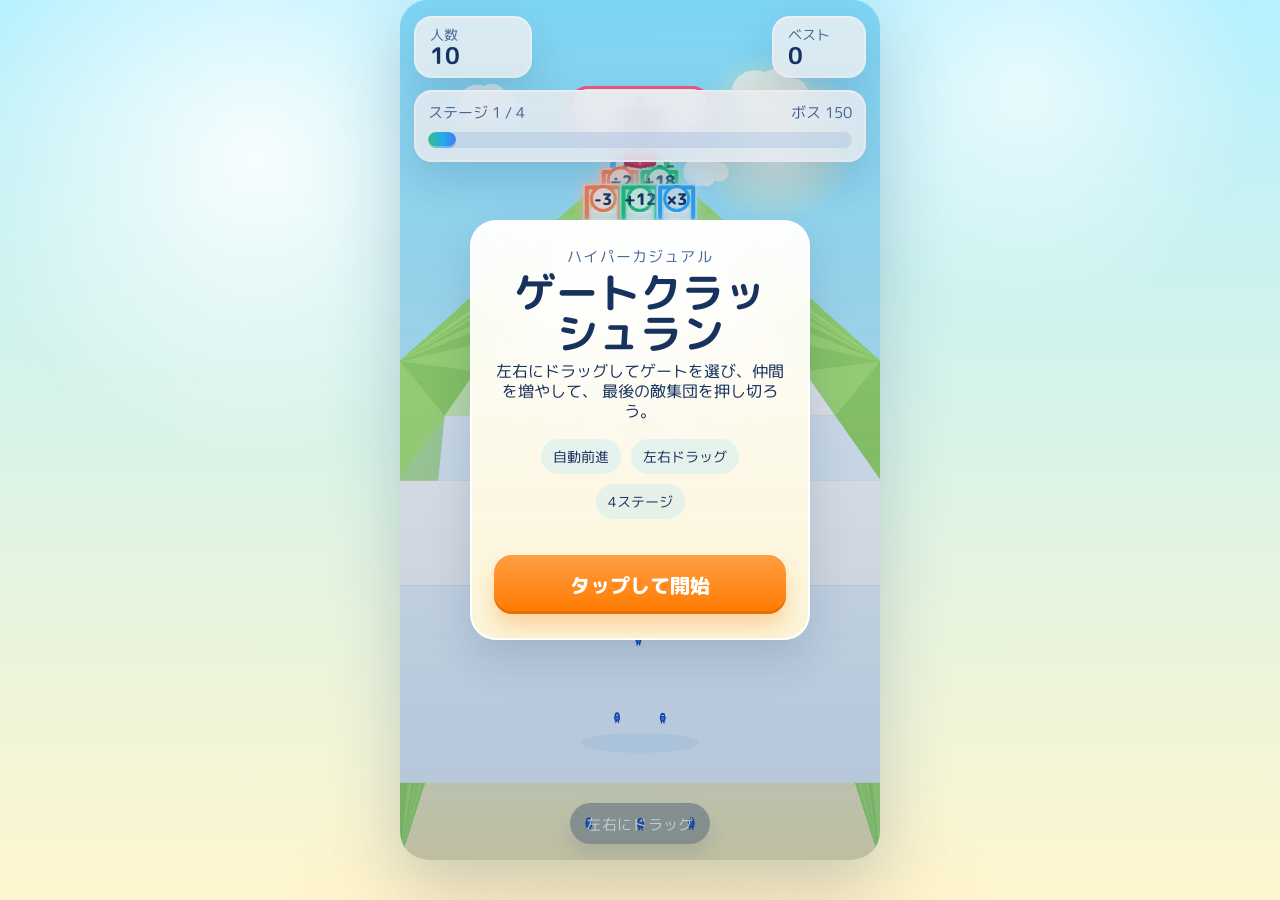
==== day_01/index.html @ dbb4bd10 "Initial commit: add day 1 game and landing page" ====
<!DOCTYPE html>
<html lang="ja">
  <head>
    <meta charset="UTF-8" />
    <meta
      name="viewport"
      content="width=device-width, initial-scale=1.0, viewport-fit=cover"
    />
    <title>ゲートクラッシュラン</title>
    <link rel="preconnect" href="https://fonts.googleapis.com" />
    <link rel="preconnect" href="https://fonts.gstatic.com" crossorigin />
    <link
      href="https://fonts.googleapis.com/css2?family=M+PLUS+Rounded+1c:wght@500;700;800&display=swap"
      rel="stylesheet"
    />
    <link rel="stylesheet" href="./style.css" />
  </head>
  <body>
    <div class="page-bg"></div>
    <main class="game-shell">
      <canvas id="gameCanvas" aria-label="ゲートクラッシュラン"></canvas>

      <div class="hud">
        <div class="hud-row">
          <div class="stat-pill">
            <span class="pill-label">人数</span>
            <strong id="crowdValue">10</strong>
          </div>
          <div class="stat-pill secondary">
            <span class="pill-label">ベスト</span>
            <strong id="bestValue">0</strong>
          </div>
        </div>

        <div class="progress-card">
          <div class="progress-head">
            <span id="stageLabel">ステージ 1 / 4</span>
            <span id="bossLabel">ボス 150</span>
          </div>
          <div class="progress-track">
            <div id="progressFill" class="progress-fill"></div>
          </div>
        </div>
      </div>

      <div id="startOverlay" class="overlay">
        <div class="panel title-panel">
          <p class="eyebrow">ハイパーカジュアル</p>
          <h1>ゲートクラッシュラン</h1>
          <p class="panel-copy">
            左右にドラッグしてゲートを選び、仲間を増やして、
            最後の敵集団を押し切ろう。
          </p>
          <div class="hint-strip">
            <span>自動前進</span>
            <span>左右ドラッグ</span>
            <span>4ステージ</span>
          </div>
          <button id="startButton" class="primary-button" type="button">
            タップして開始
          </button>
        </div>
      </div>

      <div id="resultOverlay" class="overlay hidden">
        <div class="panel result-panel">
          <p id="resultEyebrow" class="eyebrow">ステージ結果</p>
          <h2 id="resultTitle">クリア</h2>
          <p id="resultMessage" class="panel-copy"></p>
          <button id="retryButton" class="primary-button" type="button">
            リトライ
          </button>
        </div>
      </div>

      <div class="bottom-hint">
        <span id="dragHint">左右にドラッグ</span>
      </div>
    </main>

    <script src="./main.js"></script>
  </body>
</html>
---- day_01/style.css ----
:root {
  --bg-top: #dff8ff;
  --bg-bottom: #fff5ca;
  --shell-top: #7ddcff;
  --shell-bottom: #f4fbff;
  --track-soft: rgba(255, 255, 255, 0.95);
  --track-strong: rgba(255, 255, 255, 0.66);
  --ui-text: #17325f;
  --ui-muted: #4a6795;
  --accent: #ff9f43;
  --accent-strong: #ff7a00;
  --panel-bg: rgba(255, 255, 255, 0.84);
  --panel-border: rgba(255, 255, 255, 0.95);
  --panel-shadow: 0 18px 44px rgba(23, 50, 95, 0.16);
  --safe-top: max(16px, env(safe-area-inset-top));
  --safe-bottom: max(16px, env(safe-area-inset-bottom));
}

* {
  box-sizing: border-box;
}

html,
body {
  margin: 0;
  min-height: 100%;
}

body {
  display: grid;
  place-items: center;
  overflow: hidden;
  font-family: "M PLUS Rounded 1c", sans-serif;
  color: var(--ui-text);
  background: linear-gradient(180deg, #b6f1ff 0%, #fff6cf 100%);
}

button,
canvas {
  touch-action: none;
}

.page-bg {
  position: fixed;
  inset: 0;
  background:
    radial-gradient(circle at 20% 18%, rgba(255, 255, 255, 0.88), transparent 24%),
    radial-gradient(circle at 80% 10%, rgba(255, 255, 255, 0.65), transparent 18%),
    radial-gradient(circle at 50% 120%, rgba(255, 186, 92, 0.24), transparent 33%);
  pointer-events: none;
}

.game-shell {
  position: relative;
  width: min(100vw, 480px);
  height: min(100dvh, 860px);
  aspect-ratio: 9 / 16;
  overflow: hidden;
  border-radius: 28px;
  background: linear-gradient(180deg, var(--shell-top) 0%, var(--shell-bottom) 100%);
  box-shadow: 0 26px 70px rgba(27, 61, 110, 0.22);
  isolation: isolate;
}

#gameCanvas {
  display: block;
  width: 100%;
  height: 100%;
}

.hud {
  position: absolute;
  inset: var(--safe-top) 14px auto;
  display: grid;
  gap: 12px;
  z-index: 3;
  pointer-events: none;
}

.hud-row {
  display: flex;
  justify-content: space-between;
  gap: 10px;
}

.stat-pill,
.progress-card,
.panel {
  backdrop-filter: blur(10px);
  background: var(--panel-bg);
  border: 2px solid var(--panel-border);
  box-shadow: var(--panel-shadow);
}

.stat-pill {
  min-width: 118px;
  padding: 10px 14px 8px;
  border-radius: 18px;
}

.stat-pill.secondary {
  min-width: 94px;
}

.pill-label {
  display: block;
  font-size: 0.9rem;
  line-height: 1;
  color: var(--ui-muted);
}

.stat-pill strong {
  display: block;
  margin-top: 2px;
  font-size: 1.45rem;
  line-height: 1;
}

.progress-card {
  padding: 10px 12px 12px;
  border-radius: 18px;
}

.progress-head {
  display: flex;
  justify-content: space-between;
  font-size: 0.92rem;
  color: var(--ui-muted);
}

.progress-track {
  position: relative;
  margin-top: 8px;
  height: 16px;
  border-radius: 999px;
  overflow: hidden;
  background: rgba(103, 149, 219, 0.18);
}

.progress-fill {
  position: absolute;
  inset: 0 auto 0 0;
  width: 0%;
  border-radius: inherit;
  background: linear-gradient(90deg, #37d085 0%, #26b6ff 55%, #4784ff 100%);
  box-shadow: inset 0 -2px 0 rgba(255, 255, 255, 0.35);
}

.overlay {
  position: absolute;
  inset: 0;
  display: grid;
  place-items: center;
  padding: 24px;
  z-index: 4;
  background: linear-gradient(
    180deg,
    rgba(27, 61, 110, 0.08) 0%,
    rgba(27, 61, 110, 0.28) 100%
  );
}

.overlay.hidden {
  display: none;
}

.panel {
  width: min(100%, 340px);
  padding: 24px 22px;
  border-radius: 26px;
  text-align: center;
}

.title-panel {
  background:
    radial-gradient(circle at top, rgba(255, 255, 255, 0.88), transparent 54%),
    linear-gradient(180deg, rgba(255, 255, 255, 0.96) 0%, rgba(255, 247, 214, 0.94) 100%);
}

.result-panel {
  background:
    radial-gradient(circle at top, rgba(255, 255, 255, 0.84), transparent 54%),
    linear-gradient(180deg, rgba(255, 255, 255, 0.96) 0%, rgba(235, 248, 255, 0.95) 100%);
}

.eyebrow {
  margin: 0;
  font-size: 0.92rem;
  letter-spacing: 0.08em;
  text-transform: uppercase;
  color: var(--ui-muted);
}

h1,
h2 {
  margin: 4px 0 8px;
  font-size: clamp(2rem, 5vw, 2.65rem);
  line-height: 0.96;
}

.panel-copy {
  margin: 0;
  font-size: 1rem;
  line-height: 1.25;
  color: var(--ui-text);
}

.hint-strip {
  display: flex;
  justify-content: center;
  flex-wrap: wrap;
  gap: 10px;
  margin: 18px 0;
}

.hint-strip span {
  padding: 8px 12px 6px;
  border-radius: 999px;
  font-size: 0.88rem;
  color: var(--ui-text);
  background: rgba(113, 206, 255, 0.16);
}

.primary-button {
  appearance: none;
  border: 0;
  width: 100%;
  margin-top: 18px;
  padding: 16px 18px 14px;
  border-radius: 18px;
  font: inherit;
  font-size: 1.24rem;
  font-weight: 800;
  color: white;
  background: linear-gradient(180deg, var(--accent) 0%, var(--accent-strong) 100%);
  box-shadow:
    0 12px 20px rgba(255, 122, 0, 0.28),
    inset 0 -3px 0 rgba(116, 53, 0, 0.18);
  cursor: pointer;
}

.primary-button:active {
  transform: translateY(2px);
}

.bottom-hint {
  position: absolute;
  inset: auto 0 var(--safe-bottom);
  display: flex;
  justify-content: center;
  z-index: 3;
  pointer-events: none;
}

.bottom-hint span {
  padding: 10px 16px 8px;
  border-radius: 999px;
  color: white;
  font-size: 0.96rem;
  letter-spacing: 0.02em;
  background: rgba(23, 50, 95, 0.35);
  box-shadow: 0 10px 20px rgba(23, 50, 95, 0.12);
}

@media (max-width: 520px) {
  .game-shell {
    width: 100vw;
    height: 100dvh;
    border-radius: 0;
  }

  .panel {
    width: min(100%, 320px);
  }
}
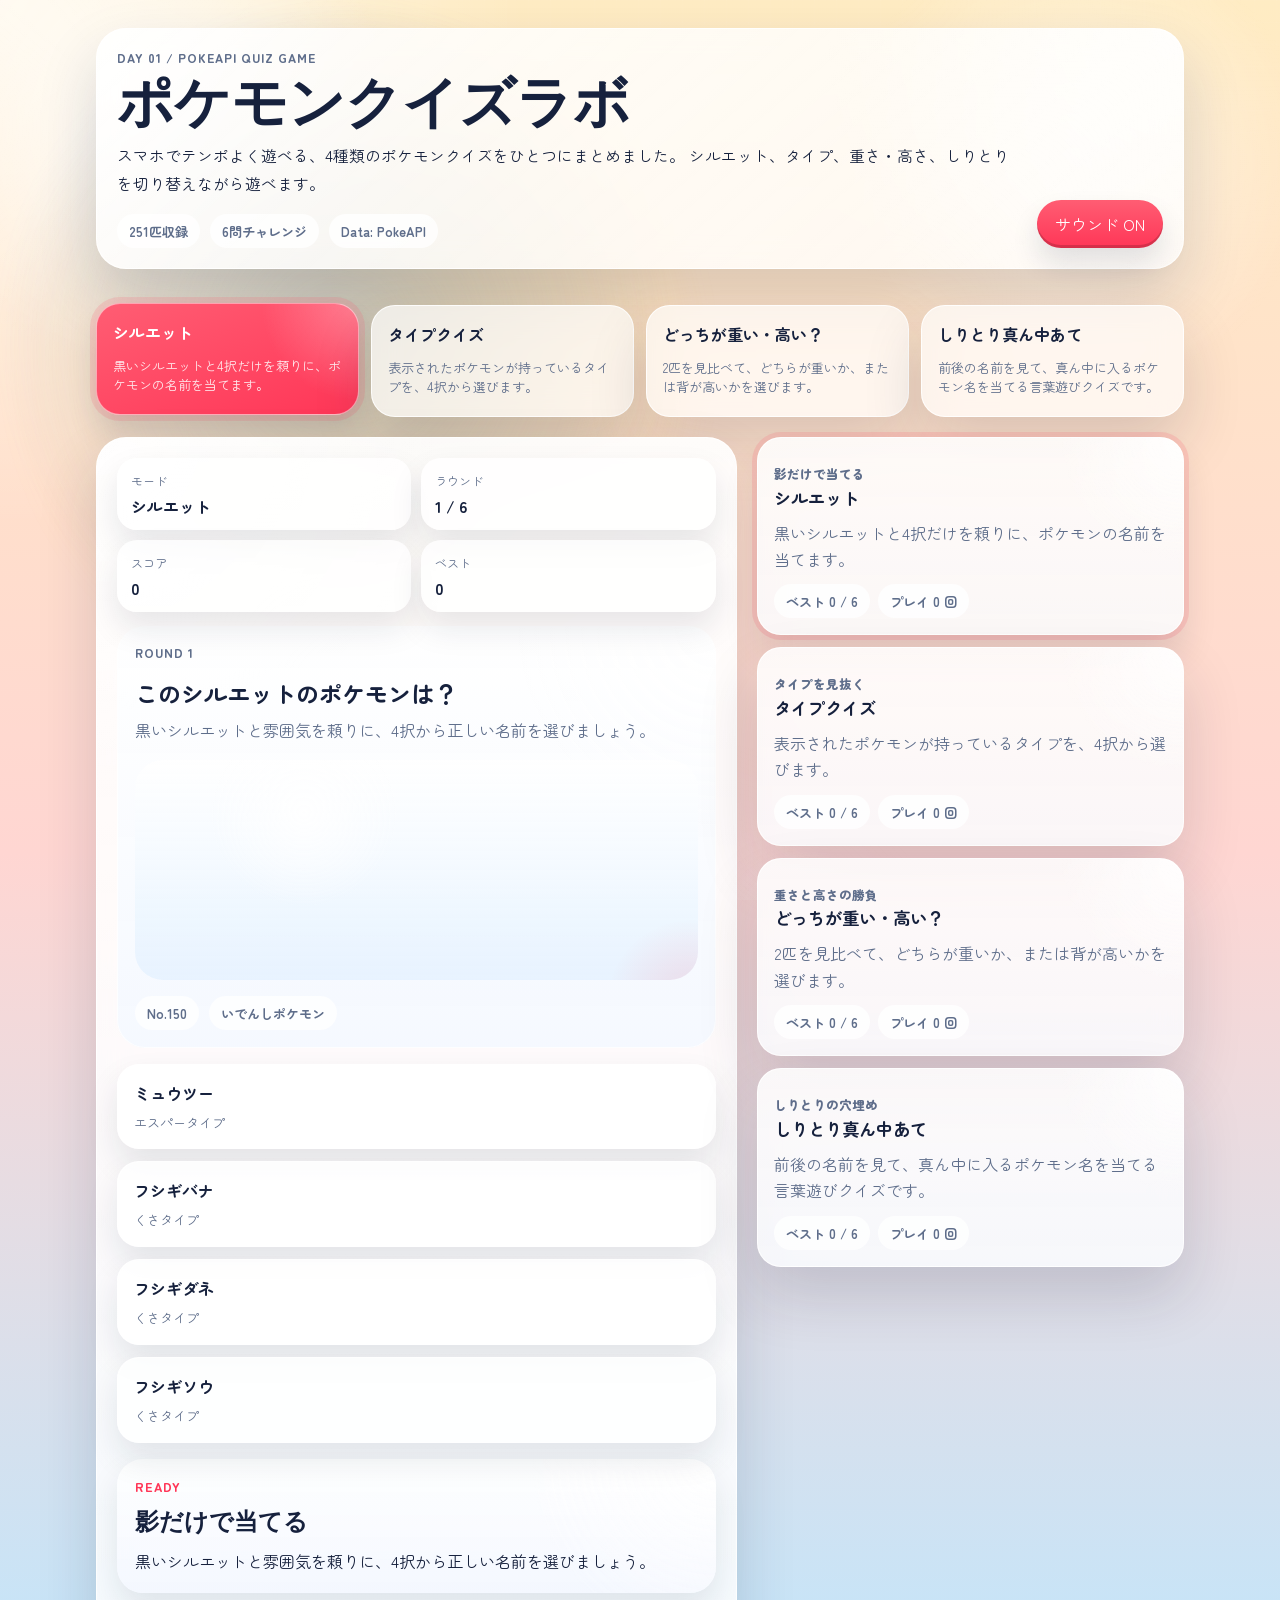
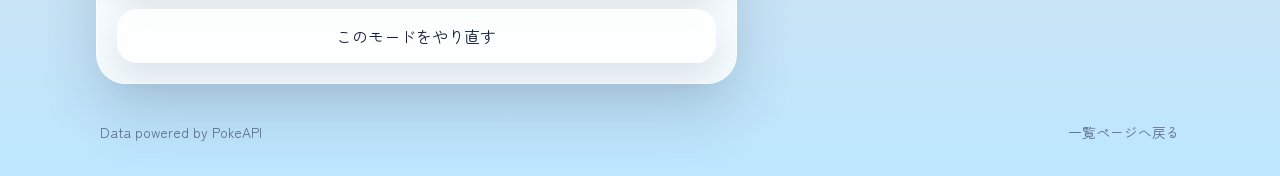
==== commit a985eeca: "Add day_01 Pokemon quiz app" ====
--- a/day_01/index.html
+++ b/day_01/index.html
@@ -6,78 +6,114 @@
       name="viewport"
       content="width=device-width, initial-scale=1.0, viewport-fit=cover"
     />
-    <title>ゲートクラッシュラン</title>
+    <title>ポケモンクイズラボ</title>
+    <meta
+      name="description"
+      content="PokeAPI を使ったスマホ向けのポケモンクイズゲーム。シルエット、タイプ、重さ・高さ、しりとりの4モードを遊べます。"
+    />
     <link rel="preconnect" href="https://fonts.googleapis.com" />
     <link rel="preconnect" href="https://fonts.gstatic.com" crossorigin />
     <link
-      href="https://fonts.googleapis.com/css2?family=M+PLUS+Rounded+1c:wght@500;700;800&display=swap"
+      href="https://fonts.googleapis.com/css2?family=Outfit:wght@600;700;800&family=Zen+Maru+Gothic:wght@500;700;900&display=swap"
       rel="stylesheet"
     />
-    <link rel="stylesheet" href="./style.css" />
+    <link rel="stylesheet" href="./styles.css" />
   </head>
-  <body>
-    <div class="page-bg"></div>
-    <main class="game-shell">
-      <canvas id="gameCanvas" aria-label="ゲートクラッシュラン"></canvas>
+  <body data-mode="silhouette">
+    <div class="backdrop backdrop-a" aria-hidden="true"></div>
+    <div class="backdrop backdrop-b" aria-hidden="true"></div>
+    <div class="backdrop-grid" aria-hidden="true"></div>
 
-      <div class="hud">
-        <div class="hud-row">
-          <div class="stat-pill">
-            <span class="pill-label">人数</span>
-            <strong id="crowdValue">10</strong>
-          </div>
-          <div class="stat-pill secondary">
-            <span class="pill-label">ベスト</span>
-            <strong id="bestValue">0</strong>
+    <main class="app-shell">
+      <header class="hero-card">
+        <div class="hero-copy">
+          <p class="eyebrow">Day 01 / PokeAPI Quiz Game</p>
+          <h1>ポケモンクイズラボ</h1>
+          <p class="hero-text">
+            スマホでテンポよく遊べる、4種類のポケモンクイズをひとつにまとめました。
+            シルエット、タイプ、重さ・高さ、しりとりを切り替えながら遊べます。
+          </p>
+          <div class="hero-chips">
+            <span id="hero-count-chip">251匹収録</span>
+            <span>6問チャレンジ</span>
+            <span>Data: PokeAPI</span>
           </div>
         </div>
 
-        <div class="progress-card">
-          <div class="progress-head">
-            <span id="stageLabel">ステージ 1 / 4</span>
-            <span id="bossLabel">ボス 150</span>
-          </div>
-          <div class="progress-track">
-            <div id="progressFill" class="progress-fill"></div>
-          </div>
+        <button
+          id="sound-toggle"
+          class="sound-toggle"
+          type="button"
+          aria-pressed="true"
+        >
+          サウンド ON
+        </button>
+      </header>
+
+      <section class="mode-strip" id="mode-strip" aria-label="クイズモード"></section>
+
+      <section class="game-card">
+        <div class="status-grid">
+          <article class="status-pill">
+            <span>モード</span>
+            <strong id="status-mode">準備中</strong>
+          </article>
+          <article class="status-pill">
+            <span>ラウンド</span>
+            <strong id="status-round">0 / 0</strong>
+          </article>
+          <article class="status-pill">
+            <span>スコア</span>
+            <strong id="status-score">0</strong>
+          </article>
+          <article class="status-pill">
+            <span>ベスト</span>
+            <strong id="status-best">0</strong>
+          </article>
         </div>
-      </div>
 
-      <div id="startOverlay" class="overlay">
-        <div class="panel title-panel">
-          <p class="eyebrow">ハイパーカジュアル</p>
-          <h1>ゲートクラッシュラン</h1>
-          <p class="panel-copy">
-            左右にドラッグしてゲートを選び、仲間を増やして、
-            最後の敵集団を押し切ろう。
+        <div class="question-stage" id="question-stage">
+          <section class="loading-card">
+            <div class="loading-orb" aria-hidden="true"></div>
+            <p class="eyebrow">Loading</p>
+            <h2>ポケモン図鑑を準備しています</h2>
+            <p>
+              PokeAPI 由来のデータを読み込んで、クイズをすぐ始められる状態にしています。
+            </p>
+          </section>
+        </div>
+
+        <div class="answer-grid" id="answer-grid"></div>
+
+        <section class="feedback-panel" id="feedback-panel" aria-live="polite">
+          <p class="feedback-kicker">準備中</p>
+          <h2 class="feedback-title">クイズをロードしています</h2>
+          <p class="feedback-text">
+            画像と問題データの用意が終わると、最初のラウンドが始まります。
           </p>
-          <div class="hint-strip">
-            <span>自動前進</span>
-            <span>左右ドラッグ</span>
-            <span>4ステージ</span>
-          </div>
-          <button id="startButton" class="primary-button" type="button">
-            タップして開始
+        </section>
+
+        <div class="control-row">
+          <button class="ghost-button" id="restart-button" type="button">
+            このモードをやり直す
+          </button>
+          <button class="primary-button" id="next-button" type="button" hidden>
+            次の問題へ
           </button>
         </div>
-      </div>
+      </section>
 
-      <div id="resultOverlay" class="overlay hidden">
-        <div class="panel result-panel">
-          <p id="resultEyebrow" class="eyebrow">ステージ結果</p>
-          <h2 id="resultTitle">クリア</h2>
-          <p id="resultMessage" class="panel-copy"></p>
-          <button id="retryButton" class="primary-button" type="button">
-            リトライ
-          </button>
-        </div>
-      </div>
+      <section class="mode-guide" id="mode-guide"></section>
 
-      <div class="bottom-hint">
-        <span id="dragHint">左右にドラッグ</span>
-      </div>
+      <footer class="source-note">
+        <p>
+          Data powered by
+          <a href="https://pokeapi.co/" target="_blank" rel="noreferrer">PokeAPI</a>
+        </p>
+        <p><a href="../">一覧ページへ戻る</a></p>
+      </footer>
     </main>
 
-    <script src="./main.js"></script>
+    <script type="module" src="./app.js"></script>
   </body>
 </html>
--- a/day_01/styles.css
+++ b/day_01/styles.css
@@ -0,0 +1,811 @@
+:root {
+  --bg-top: #ffecc3;
+  --bg-middle: #ffd6d2;
+  --bg-bottom: #bce7ff;
+  --surface: rgba(255, 255, 255, 0.82);
+  --surface-strong: rgba(255, 255, 255, 0.92);
+  --line: rgba(255, 255, 255, 0.85);
+  --text: #16213d;
+  --muted: #5f6e8b;
+  --shadow: 0 28px 60px rgba(19, 28, 60, 0.16);
+  --shadow-soft: 0 16px 32px rgba(19, 28, 60, 0.1);
+  --success: #1f9d55;
+  --danger: #d1465f;
+  --mode-accent: #ff5d73;
+  --mode-accent-strong: #ff3657;
+  --mode-accent-soft: rgba(255, 93, 115, 0.18);
+}
+
+body[data-mode="silhouette"] {
+  --mode-accent: #ff5d73;
+  --mode-accent-strong: #ff3657;
+  --mode-accent-soft: rgba(255, 93, 115, 0.18);
+}
+
+body[data-mode="type"] {
+  --mode-accent: #ff9f1c;
+  --mode-accent-strong: #ff7d00;
+  --mode-accent-soft: rgba(255, 159, 28, 0.2);
+}
+
+body[data-mode="compare"] {
+  --mode-accent: #16a6a0;
+  --mode-accent-strong: #0c8d87;
+  --mode-accent-soft: rgba(22, 166, 160, 0.18);
+}
+
+body[data-mode="shiritori"] {
+  --mode-accent: #5771ff;
+  --mode-accent-strong: #3552ec;
+  --mode-accent-soft: rgba(87, 113, 255, 0.2);
+}
+
+* {
+  box-sizing: border-box;
+}
+
+html,
+body {
+  min-height: 100%;
+  margin: 0;
+}
+
+body {
+  position: relative;
+  overflow-x: hidden;
+  color: var(--text);
+  font-family: "Zen Maru Gothic", sans-serif;
+  background:
+    radial-gradient(circle at top left, rgba(255, 255, 255, 0.75), transparent 24%),
+    linear-gradient(180deg, var(--bg-top) 0%, var(--bg-middle) 48%, var(--bg-bottom) 100%);
+}
+
+body::before {
+  position: fixed;
+  inset: 0;
+  content: "";
+  pointer-events: none;
+  background:
+    radial-gradient(circle at 12% 14%, rgba(255, 255, 255, 0.68), transparent 18%),
+    radial-gradient(circle at 84% 18%, rgba(255, 255, 255, 0.5), transparent 18%),
+    radial-gradient(circle at 50% 120%, rgba(255, 255, 255, 0.28), transparent 28%);
+}
+
+a {
+  color: inherit;
+  text-decoration: none;
+}
+
+img {
+  display: block;
+  max-width: 100%;
+}
+
+button {
+  font: inherit;
+}
+
+.backdrop,
+.backdrop-grid {
+  position: fixed;
+  inset: 0;
+  pointer-events: none;
+}
+
+.backdrop-a {
+  top: -8%;
+  left: -12%;
+  width: 56vw;
+  height: 56vw;
+  inset: auto;
+  border-radius: 999px;
+  background: radial-gradient(circle, rgba(255, 215, 88, 0.45) 0%, transparent 70%);
+  filter: blur(10px);
+  animation: drift 16s ease-in-out infinite;
+}
+
+.backdrop-b {
+  right: -18%;
+  bottom: 18%;
+  width: 52vw;
+  height: 52vw;
+  inset: auto;
+  border-radius: 999px;
+  background: radial-gradient(circle, rgba(86, 145, 255, 0.3) 0%, transparent 72%);
+  filter: blur(6px);
+  animation: drift 18s ease-in-out infinite reverse;
+}
+
+.backdrop-grid {
+  background-image:
+    linear-gradient(rgba(255, 255, 255, 0.12) 1px, transparent 1px),
+    linear-gradient(90deg, rgba(255, 255, 255, 0.12) 1px, transparent 1px);
+  background-size: 22px 22px;
+  mask-image: linear-gradient(180deg, rgba(0, 0, 0, 0.24), transparent 70%);
+}
+
+.app-shell {
+  position: relative;
+  z-index: 1;
+  width: min(100%, 460px);
+  margin: 0 auto;
+  padding: 18px 16px 34px;
+}
+
+.hero-card,
+.game-card,
+.guide-card,
+.mode-button {
+  backdrop-filter: blur(14px);
+  border: 1.5px solid var(--line);
+  box-shadow: var(--shadow);
+}
+
+.hero-card {
+  display: grid;
+  gap: 18px;
+  padding: 20px;
+  border-radius: 30px;
+  background:
+    radial-gradient(circle at top right, rgba(255, 255, 255, 0.75), transparent 32%),
+    linear-gradient(140deg, rgba(255, 255, 255, 0.88), rgba(255, 255, 255, 0.72));
+  animation: rise-in 560ms ease both;
+}
+
+.hero-copy h1,
+.feedback-title,
+.summary-card h2,
+.loading-card h2 {
+  margin: 0;
+  font-family: "Outfit", sans-serif;
+}
+
+.eyebrow {
+  margin: 0 0 8px;
+  font-size: 0.78rem;
+  font-weight: 800;
+  letter-spacing: 0.08em;
+  text-transform: uppercase;
+  color: var(--muted);
+}
+
+.hero-copy h1 {
+  font-size: clamp(2.35rem, 11vw, 3.5rem);
+  line-height: 0.95;
+}
+
+.hero-text {
+  margin: 14px 0 0;
+  font-size: 0.98rem;
+  line-height: 1.78;
+  color: var(--text);
+}
+
+.hero-chips {
+  display: flex;
+  flex-wrap: wrap;
+  gap: 10px;
+  margin-top: 16px;
+}
+
+.hero-chips span,
+.type-pill,
+.stat-badge,
+.helper-badge,
+.chain-chip {
+  display: inline-flex;
+  align-items: center;
+  justify-content: center;
+  min-height: 34px;
+  padding: 8px 12px 7px;
+  border-radius: 999px;
+  font-size: 0.82rem;
+  font-weight: 700;
+}
+
+.hero-chips span {
+  background: rgba(255, 255, 255, 0.78);
+  color: var(--muted);
+}
+
+.sound-toggle {
+  justify-self: start;
+  min-height: 48px;
+  padding: 0 18px;
+  border: none;
+  border-radius: 999px;
+  color: white;
+  background: linear-gradient(180deg, var(--mode-accent) 0%, var(--mode-accent-strong) 100%);
+  box-shadow:
+    0 16px 28px rgba(19, 28, 60, 0.12),
+    inset 0 -3px 0 rgba(0, 0, 0, 0.16);
+}
+
+.mode-strip {
+  display: grid;
+  grid-template-columns: repeat(2, minmax(0, 1fr));
+  gap: 12px;
+  margin-top: 16px;
+}
+
+.mode-button {
+  display: grid;
+  gap: 8px;
+  min-height: 112px;
+  padding: 16px;
+  border-radius: 24px;
+  color: var(--text);
+  background: rgba(255, 255, 255, 0.68);
+  text-align: left;
+  transition:
+    transform 180ms ease,
+    background-color 180ms ease,
+    border-color 180ms ease,
+    box-shadow 180ms ease;
+}
+
+.mode-button strong {
+  font-size: 1rem;
+}
+
+.mode-button span {
+  font-size: 0.82rem;
+  line-height: 1.45;
+  color: var(--muted);
+}
+
+.mode-button.is-active {
+  color: white;
+  transform: translateY(-2px);
+  border-color: rgba(255, 255, 255, 0.5);
+  background:
+    radial-gradient(circle at top right, rgba(255, 255, 255, 0.28), transparent 34%),
+    linear-gradient(160deg, var(--mode-accent) 0%, var(--mode-accent-strong) 100%);
+  box-shadow:
+    0 18px 30px rgba(19, 28, 60, 0.14),
+    0 0 0 6px var(--mode-accent-soft);
+}
+
+.mode-button.is-active span {
+  color: rgba(255, 255, 255, 0.88);
+}
+
+.game-card {
+  margin-top: 16px;
+  padding: 16px;
+  border-radius: 30px;
+  background:
+    radial-gradient(circle at top left, rgba(255, 255, 255, 0.72), transparent 24%),
+    linear-gradient(180deg, var(--surface-strong) 0%, var(--surface) 100%);
+  animation: rise-in 640ms ease both;
+}
+
+.status-grid {
+  display: grid;
+  grid-template-columns: repeat(2, minmax(0, 1fr));
+  gap: 10px;
+}
+
+.status-pill {
+  padding: 14px 14px 12px;
+  border-radius: 20px;
+  background: rgba(255, 255, 255, 0.78);
+  box-shadow: var(--shadow-soft);
+}
+
+.status-pill span {
+  display: block;
+  font-size: 0.76rem;
+  color: var(--muted);
+}
+
+.status-pill strong {
+  display: block;
+  margin-top: 4px;
+  font-size: 1rem;
+}
+
+.question-stage {
+  margin-top: 14px;
+  min-height: 320px;
+  border-radius: 28px;
+  padding: 18px;
+  background:
+    radial-gradient(circle at top right, rgba(255, 255, 255, 0.66), transparent 28%),
+    linear-gradient(180deg, rgba(255, 255, 255, 0.92), rgba(244, 248, 255, 0.9));
+  box-shadow: inset 0 0 0 1px rgba(255, 255, 255, 0.8);
+}
+
+.question-shell,
+.loading-card,
+.summary-card {
+  display: grid;
+  gap: 16px;
+}
+
+.question-head {
+  display: grid;
+  gap: 10px;
+}
+
+.question-prompt {
+  margin: 0;
+  font-size: 1.45rem;
+  line-height: 1.18;
+}
+
+.question-helper {
+  margin: 0;
+  color: var(--muted);
+  line-height: 1.65;
+}
+
+.visual-frame {
+  position: relative;
+  display: grid;
+  place-items: center;
+  min-height: 220px;
+  padding: 16px;
+  border-radius: 28px;
+  background:
+    radial-gradient(circle at 30% 24%, rgba(255, 255, 255, 0.88), transparent 22%),
+    linear-gradient(180deg, rgba(255, 255, 255, 0.95), rgba(229, 242, 255, 0.86));
+  overflow: hidden;
+}
+
+.visual-frame::after {
+  position: absolute;
+  inset: auto -14% -50% auto;
+  width: 170px;
+  height: 170px;
+  content: "";
+  border-radius: 999px;
+  background: radial-gradient(circle, var(--mode-accent-soft) 0%, transparent 72%);
+}
+
+.visual-frame img {
+  position: relative;
+  z-index: 1;
+  width: min(72vw, 240px);
+  max-height: 240px;
+  object-fit: contain;
+  transition:
+    filter 260ms ease,
+    transform 260ms ease,
+    opacity 260ms ease;
+}
+
+.visual-frame.is-silhouette img {
+  filter: brightness(0) saturate(0) contrast(1.25);
+  transform: scale(1.04);
+}
+
+.visual-frame.is-revealed img {
+  transform: translateY(-4px);
+}
+
+.helper-row,
+.type-row,
+.stats-row,
+.chain-row {
+  display: flex;
+  flex-wrap: wrap;
+  gap: 10px;
+}
+
+.helper-badge,
+.chain-chip {
+  background: rgba(255, 255, 255, 0.78);
+  color: var(--muted);
+}
+
+.type-pill {
+  color: white;
+  background: linear-gradient(180deg, var(--mode-accent) 0%, var(--mode-accent-strong) 100%);
+}
+
+.stat-badge {
+  color: var(--text);
+  background: rgba(87, 113, 255, 0.08);
+}
+
+.chain-board {
+  display: grid;
+  gap: 14px;
+}
+
+.chain-row {
+  justify-content: center;
+  align-items: center;
+}
+
+.chain-name {
+  padding: 12px 16px;
+  border-radius: 22px;
+  background: rgba(255, 255, 255, 0.78);
+  box-shadow: var(--shadow-soft);
+  font-size: 1rem;
+  font-weight: 700;
+}
+
+.chain-gap {
+  min-width: 96px;
+  padding: 12px 14px;
+  border-radius: 22px;
+  text-align: center;
+  color: white;
+  background: linear-gradient(180deg, var(--mode-accent) 0%, var(--mode-accent-strong) 100%);
+  box-shadow: 0 14px 24px rgba(19, 28, 60, 0.12);
+}
+
+.compare-board {
+  display: grid;
+  gap: 14px;
+}
+
+.compare-meter {
+  padding: 14px 16px;
+  border-radius: 22px;
+  background: rgba(255, 255, 255, 0.82);
+}
+
+.compare-meter strong {
+  display: block;
+  font-family: "Outfit", sans-serif;
+  font-size: 1.15rem;
+}
+
+.compare-meter span {
+  display: block;
+  margin-top: 4px;
+  color: var(--muted);
+}
+
+.answer-grid {
+  display: grid;
+  gap: 12px;
+  margin-top: 16px;
+}
+
+.answer-grid.is-compare {
+  grid-template-columns: repeat(2, minmax(0, 1fr));
+}
+
+.answer-button {
+  display: grid;
+  gap: 8px;
+  width: 100%;
+  min-height: 64px;
+  padding: 16px;
+  border: 1.5px solid rgba(255, 255, 255, 0.7);
+  border-radius: 22px;
+  background: rgba(255, 255, 255, 0.84);
+  color: var(--text);
+  text-align: left;
+  box-shadow: var(--shadow-soft);
+  transition:
+    transform 160ms ease,
+    border-color 160ms ease,
+    box-shadow 160ms ease,
+    background-color 160ms ease;
+}
+
+.answer-button strong {
+  font-size: 1rem;
+}
+
+.answer-button span {
+  font-size: 0.82rem;
+  line-height: 1.5;
+  color: var(--muted);
+}
+
+.answer-button.is-compare {
+  min-height: 208px;
+  align-content: start;
+  overflow: hidden;
+}
+
+.answer-card-visual {
+  display: grid;
+  place-items: center;
+  min-height: 116px;
+  padding: 8px;
+  border-radius: 18px;
+  background:
+    radial-gradient(circle at top right, rgba(255, 255, 255, 0.76), transparent 28%),
+    linear-gradient(180deg, rgba(255, 255, 255, 0.94), rgba(232, 247, 255, 0.92));
+}
+
+.answer-card-visual img {
+  width: min(28vw, 112px);
+  max-height: 108px;
+  object-fit: contain;
+}
+
+.answer-button.is-correct {
+  border-color: rgba(31, 157, 85, 0.64);
+  background: rgba(221, 255, 235, 0.92);
+  box-shadow:
+    0 18px 32px rgba(31, 157, 85, 0.18),
+    0 0 0 6px rgba(31, 157, 85, 0.14);
+}
+
+.answer-button.is-wrong {
+  border-color: rgba(209, 70, 95, 0.52);
+  background: rgba(255, 236, 240, 0.92);
+}
+
+.answer-button:disabled {
+  cursor: default;
+}
+
+.feedback-panel {
+  display: grid;
+  gap: 10px;
+  margin-top: 16px;
+  padding: 18px;
+  border-radius: 26px;
+  background:
+    radial-gradient(circle at top right, rgba(255, 255, 255, 0.78), transparent 30%),
+    linear-gradient(180deg, rgba(255, 255, 255, 0.88), rgba(244, 247, 255, 0.9));
+  box-shadow: var(--shadow-soft);
+}
+
+.feedback-kicker {
+  margin: 0;
+  font-size: 0.8rem;
+  font-weight: 800;
+  letter-spacing: 0.08em;
+  text-transform: uppercase;
+  color: var(--mode-accent-strong);
+}
+
+.feedback-text,
+.fact-text,
+.summary-card p,
+.loading-card p {
+  margin: 0;
+  line-height: 1.72;
+  color: var(--text);
+}
+
+.fact-card {
+  padding: 14px 16px;
+  border-radius: 20px;
+  background: rgba(255, 255, 255, 0.82);
+}
+
+.fact-card strong {
+  display: block;
+  margin-bottom: 6px;
+  font-size: 0.88rem;
+}
+
+.control-row {
+  display: flex;
+  gap: 12px;
+  margin-top: 16px;
+}
+
+.ghost-button,
+.primary-button {
+  min-height: 54px;
+  border: none;
+  border-radius: 20px;
+}
+
+.ghost-button {
+  flex: 1 1 42%;
+  color: var(--text);
+  background: rgba(255, 255, 255, 0.82);
+  box-shadow: var(--shadow-soft);
+}
+
+.primary-button {
+  flex: 1 1 auto;
+  color: white;
+  background: linear-gradient(180deg, var(--mode-accent) 0%, var(--mode-accent-strong) 100%);
+  box-shadow:
+    0 16px 26px rgba(19, 28, 60, 0.14),
+    inset 0 -3px 0 rgba(0, 0, 0, 0.16);
+}
+
+.mode-guide {
+  display: grid;
+  gap: 12px;
+  margin-top: 16px;
+}
+
+.guide-card {
+  padding: 16px;
+  border-radius: 24px;
+  background:
+    radial-gradient(circle at top right, rgba(255, 255, 255, 0.82), transparent 26%),
+    linear-gradient(180deg, rgba(255, 255, 255, 0.86), rgba(250, 252, 255, 0.84));
+}
+
+.guide-card.is-active {
+  box-shadow:
+    0 22px 34px rgba(19, 28, 60, 0.12),
+    0 0 0 5px var(--mode-accent-soft);
+}
+
+.guide-card h3 {
+  margin: 0;
+  font-size: 1.08rem;
+}
+
+.guide-card p {
+  margin: 10px 0 0;
+  color: var(--muted);
+  line-height: 1.65;
+}
+
+.guide-card .guide-meta {
+  display: flex;
+  flex-wrap: wrap;
+  gap: 8px;
+  margin-top: 12px;
+}
+
+.source-note {
+  display: flex;
+  justify-content: space-between;
+  gap: 12px;
+  margin-top: 18px;
+  padding: 0 4px;
+  font-size: 0.86rem;
+  color: var(--muted);
+}
+
+.source-note p {
+  margin: 0;
+}
+
+.loading-card,
+.summary-card {
+  min-height: 284px;
+  align-content: center;
+}
+
+.loading-orb {
+  width: 76px;
+  height: 76px;
+  margin: 0 auto;
+  border-radius: 999px;
+  background:
+    radial-gradient(circle at 32% 30%, rgba(255, 255, 255, 0.78), transparent 22%),
+    linear-gradient(180deg, var(--mode-accent) 0%, var(--mode-accent-strong) 100%);
+  box-shadow:
+    inset 0 -6px 0 rgba(0, 0, 0, 0.12),
+    0 18px 28px rgba(19, 28, 60, 0.14);
+  animation: pulse 1.4s ease-in-out infinite;
+}
+
+.summary-score {
+  display: grid;
+  place-items: center;
+  width: 116px;
+  height: 116px;
+  margin: 0 auto;
+  border-radius: 999px;
+  color: white;
+  font-family: "Outfit", sans-serif;
+  font-size: 2rem;
+  font-weight: 800;
+  background:
+    radial-gradient(circle at 30% 24%, rgba(255, 255, 255, 0.3), transparent 20%),
+    linear-gradient(180deg, var(--mode-accent) 0%, var(--mode-accent-strong) 100%);
+  box-shadow:
+    0 20px 34px rgba(19, 28, 60, 0.16),
+    inset 0 -5px 0 rgba(0, 0, 0, 0.14);
+}
+
+.summary-score small {
+  display: block;
+  font-size: 0.8rem;
+  letter-spacing: 0.08em;
+  text-transform: uppercase;
+}
+
+.summary-grid {
+  display: grid;
+  grid-template-columns: repeat(2, minmax(0, 1fr));
+  gap: 10px;
+}
+
+.summary-grid .status-pill {
+  background: rgba(255, 255, 255, 0.82);
+}
+
+.screen-reader {
+  position: absolute;
+  width: 1px;
+  height: 1px;
+  padding: 0;
+  margin: -1px;
+  overflow: hidden;
+  clip: rect(0, 0, 0, 0);
+  white-space: nowrap;
+  border: 0;
+}
+
+@keyframes rise-in {
+  from {
+    opacity: 0;
+    transform: translateY(18px);
+  }
+
+  to {
+    opacity: 1;
+    transform: translateY(0);
+  }
+}
+
+@keyframes drift {
+  0%,
+  100% {
+    transform: translate3d(0, 0, 0) scale(1);
+  }
+
+  50% {
+    transform: translate3d(12px, -18px, 0) scale(1.04);
+  }
+}
+
+@keyframes pulse {
+  0%,
+  100% {
+    transform: scale(0.98);
+  }
+
+  50% {
+    transform: scale(1.04);
+  }
+}
+
+@media (hover: hover) and (pointer: fine) {
+  .mode-button:hover,
+  .answer-button:not(:disabled):hover,
+  .ghost-button:hover,
+  .primary-button:hover,
+  .sound-toggle:hover {
+    transform: translateY(-2px);
+  }
+}
+
+@media (min-width: 900px) {
+  .app-shell {
+    width: min(1120px, calc(100% - 48px));
+    display: grid;
+    grid-template-columns: 1.2fr 0.8fr;
+    gap: 20px;
+    align-items: start;
+    padding-top: 28px;
+  }
+
+  .hero-card,
+  .mode-strip,
+  .source-note {
+    grid-column: 1 / -1;
+  }
+
+  .hero-card {
+    grid-template-columns: 1.3fr auto;
+    align-items: end;
+  }
+
+  .mode-strip {
+    grid-template-columns: repeat(4, minmax(0, 1fr));
+  }
+
+  .game-card {
+    margin-top: 0;
+    padding: 20px;
+  }
+
+  .mode-guide {
+    margin-top: 0;
+  }
+}
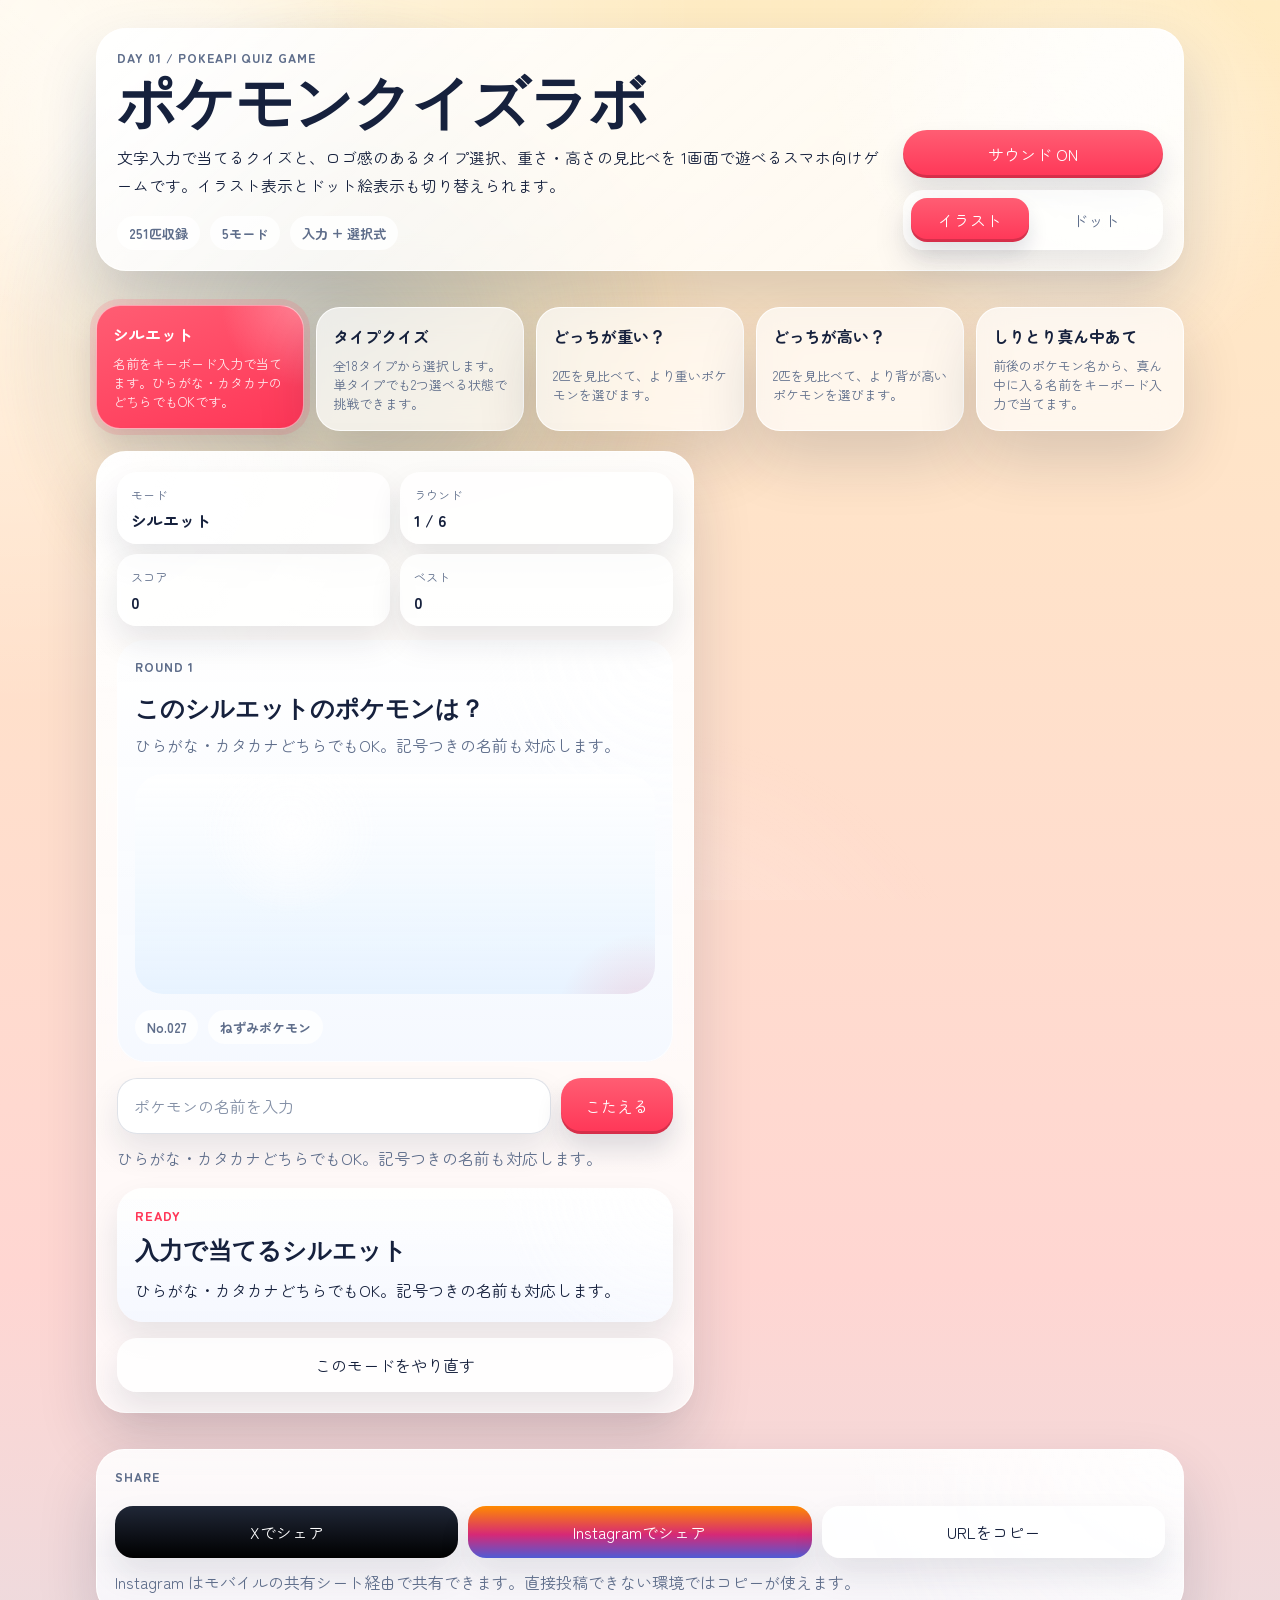
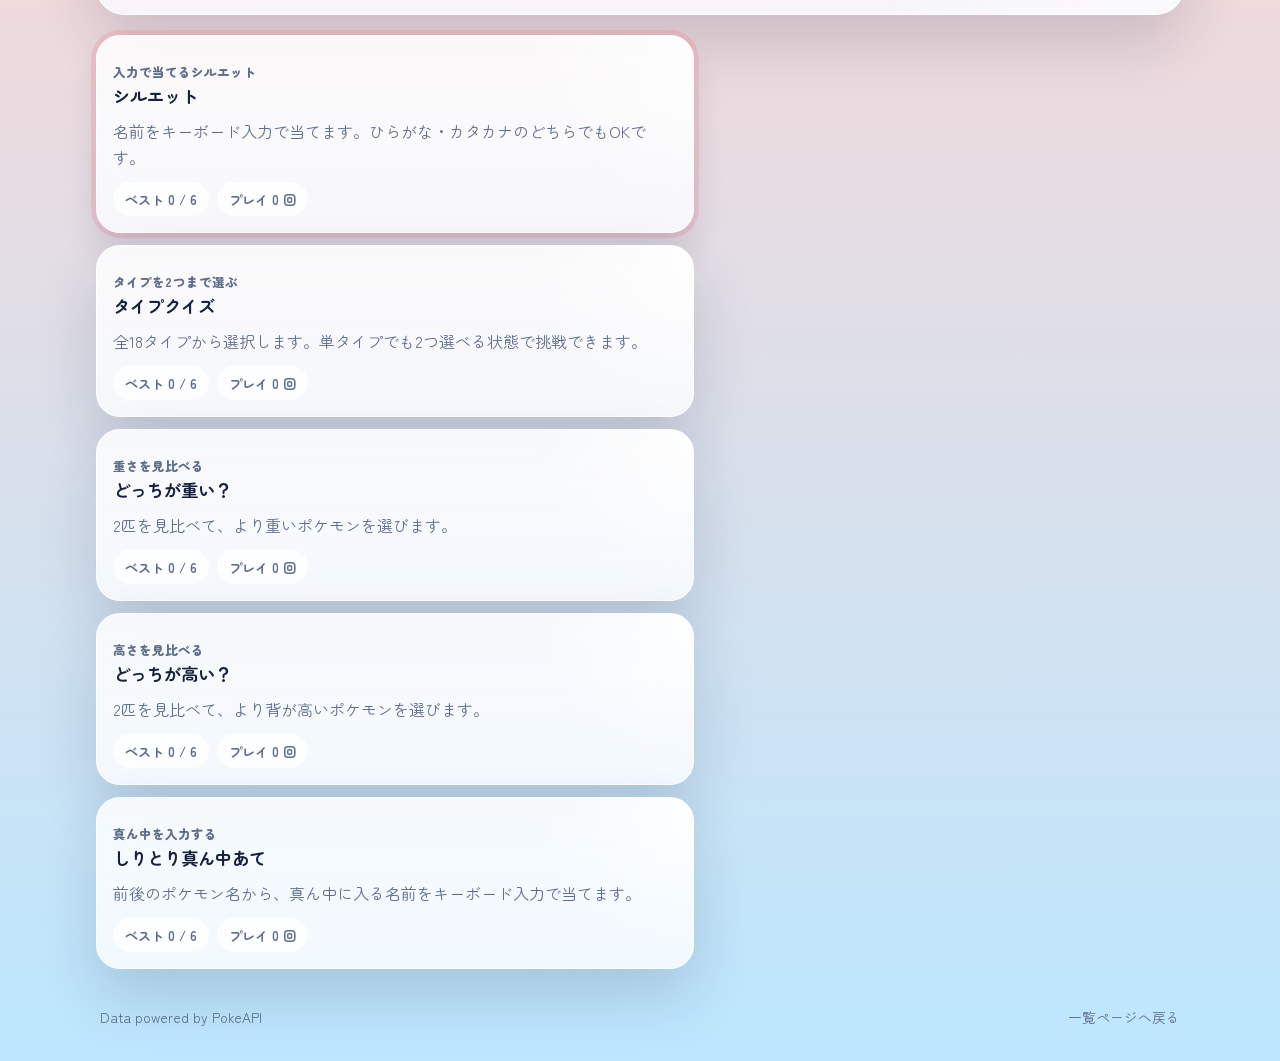
==== commit 0fe7730c: "Upgrade day_01 quiz interactions" ====
--- a/day_01/index.html
+++ b/day_01/index.html
@@ -9,17 +9,17 @@
     <title>ポケモンクイズラボ</title>
     <meta
       name="description"
-      content="PokeAPI を使ったスマホ向けのポケモンクイズゲーム。シルエット、タイプ、重さ・高さ、しりとりの4モードを遊べます。"
+      content="PokeAPI を使ったスマホ向けのポケモンクイズゲーム。シルエット、タイプ、重さ、高さ、しりとりの5モードで遊べます。"
     />
     <link rel="preconnect" href="https://fonts.googleapis.com" />
     <link rel="preconnect" href="https://fonts.gstatic.com" crossorigin />
     <link
-      href="https://fonts.googleapis.com/css2?family=Outfit:wght@600;700;800&family=Zen+Maru+Gothic:wght@500;700;900&display=swap"
+      href="https://fonts.googleapis.com/css2?family=DotGothic16&family=Outfit:wght@600;700;800&family=Zen+Maru+Gothic:wght@500;700;900&display=swap"
       rel="stylesheet"
     />
     <link rel="stylesheet" href="./styles.css" />
   </head>
-  <body data-mode="silhouette">
+  <body data-mode="silhouette" data-visual="art">
     <div class="backdrop backdrop-a" aria-hidden="true"></div>
     <div class="backdrop backdrop-b" aria-hidden="true"></div>
     <div class="backdrop-grid" aria-hidden="true"></div>
@@ -30,24 +30,50 @@
           <p class="eyebrow">Day 01 / PokeAPI Quiz Game</p>
           <h1>ポケモンクイズラボ</h1>
           <p class="hero-text">
-            スマホでテンポよく遊べる、4種類のポケモンクイズをひとつにまとめました。
-            シルエット、タイプ、重さ・高さ、しりとりを切り替えながら遊べます。
+            文字入力で当てるクイズと、ロゴ感のあるタイプ選択、重さ・高さの見比べを
+            1画面で遊べるスマホ向けゲームです。イラスト表示とドット絵表示も切り替えられます。
           </p>
           <div class="hero-chips">
             <span id="hero-count-chip">251匹収録</span>
-            <span>6問チャレンジ</span>
-            <span>Data: PokeAPI</span>
+            <span>5モード</span>
+            <span>入力 + 選択式</span>
           </div>
         </div>
 
-        <button
-          id="sound-toggle"
-          class="sound-toggle"
-          type="button"
-          aria-pressed="true"
-        >
-          サウンド ON
-        </button>
+        <div class="hero-actions">
+          <button
+            id="sound-toggle"
+            class="sound-toggle"
+            type="button"
+            aria-pressed="true"
+          >
+            サウンド ON
+          </button>
+
+          <div
+            class="visual-toggle"
+            id="visual-toggle"
+            role="group"
+            aria-label="表示スタイル"
+          >
+            <button
+              class="visual-button is-active"
+              type="button"
+              data-visual-mode="art"
+              aria-pressed="true"
+            >
+              イラスト
+            </button>
+            <button
+              class="visual-button"
+              type="button"
+              data-visual-mode="pixel"
+              aria-pressed="false"
+            >
+              ドット
+            </button>
+          </div>
+        </div>
       </header>
 
       <section class="mode-strip" id="mode-strip" aria-label="クイズモード"></section>
@@ -78,12 +104,12 @@
             <p class="eyebrow">Loading</p>
             <h2>ポケモン図鑑を準備しています</h2>
             <p>
-              PokeAPI 由来のデータを読み込んで、クイズをすぐ始められる状態にしています。
+              PokeAPI 由来のデータを読み込んで、すぐ遊べる状態にしています。
             </p>
           </section>
         </div>
 
-        <div class="answer-grid" id="answer-grid"></div>
+        <div class="interaction-panel" id="interaction-panel"></div>
 
         <section class="feedback-panel" id="feedback-panel" aria-live="polite">
           <p class="feedback-kicker">準備中</p>
@@ -103,6 +129,22 @@
         </div>
       </section>
 
+      <section class="share-panel">
+        <p class="eyebrow">Share</p>
+        <div class="share-row">
+          <button class="share-button" id="share-x" type="button">Xでシェア</button>
+          <button class="share-button" id="share-instagram" type="button">
+            Instagramでシェア
+          </button>
+          <button class="share-button" id="share-copy" type="button">
+            URLをコピー
+          </button>
+        </div>
+        <p class="share-note" id="share-note">
+          Instagram はモバイルの共有シート経由で共有できます。
+        </p>
+      </section>
+
       <section class="mode-guide" id="mode-guide"></section>
 
       <footer class="source-note">
--- a/day_01/styles.css
+++ b/day_01/styles.css
@@ -4,13 +4,14 @@
   --bg-bottom: #bce7ff;
   --surface: rgba(255, 255, 255, 0.82);
   --surface-strong: rgba(255, 255, 255, 0.92);
-  --line: rgba(255, 255, 255, 0.85);
+  --line: rgba(255, 255, 255, 0.82);
   --text: #16213d;
   --muted: #5f6e8b;
   --shadow: 0 28px 60px rgba(19, 28, 60, 0.16);
   --shadow-soft: 0 16px 32px rgba(19, 28, 60, 0.1);
   --success: #1f9d55;
   --danger: #d1465f;
+  --focus: #3552ec;
   --mode-accent: #ff5d73;
   --mode-accent-strong: #ff3657;
   --mode-accent-soft: rgba(255, 93, 115, 0.18);
@@ -28,16 +29,22 @@
   --mode-accent-soft: rgba(255, 159, 28, 0.2);
 }
 
-body[data-mode="compare"] {
+body[data-mode="weight"] {
   --mode-accent: #16a6a0;
   --mode-accent-strong: #0c8d87;
   --mode-accent-soft: rgba(22, 166, 160, 0.18);
 }
 
+body[data-mode="height"] {
+  --mode-accent: #4d88ff;
+  --mode-accent-strong: #3552ec;
+  --mode-accent-soft: rgba(77, 136, 255, 0.2);
+}
+
 body[data-mode="shiritori"] {
-  --mode-accent: #5771ff;
-  --mode-accent-strong: #3552ec;
-  --mode-accent-soft: rgba(87, 113, 255, 0.2);
+  --mode-accent: #7b5cff;
+  --mode-accent-strong: #5838ec;
+  --mode-accent-soft: rgba(123, 92, 255, 0.2);
 }
 
 * {
@@ -81,8 +88,19 @@
   max-width: 100%;
 }
 
+button,
+input {
+  font: inherit;
+}
+
 button {
-  font: inherit;
+  cursor: pointer;
+}
+
+button:focus-visible,
+input:focus-visible {
+  outline: 3px solid rgba(53, 82, 236, 0.3);
+  outline-offset: 2px;
 }
 
 .backdrop,
@@ -135,6 +153,7 @@
 .hero-card,
 .game-card,
 .guide-card,
+.share-panel,
 .mode-button {
   backdrop-filter: blur(14px);
   border: 1.5px solid var(--line);
@@ -155,7 +174,9 @@
 .hero-copy h1,
 .feedback-title,
 .summary-card h2,
-.loading-card h2 {
+.loading-card h2,
+.question-prompt,
+.picker-summary strong {
   margin: 0;
   font-family: "Outfit", sans-serif;
 }
@@ -170,7 +191,7 @@
 }
 
 .hero-copy h1 {
-  font-size: clamp(2.35rem, 11vw, 3.5rem);
+  font-size: clamp(2.3rem, 11vw, 3.6rem);
   line-height: 0.95;
 }
 
@@ -181,17 +202,25 @@
   color: var(--text);
 }
 
-.hero-chips {
+.hero-chips,
+.badge-row,
+.type-row,
+.stats-row,
+.chain-row {
   display: flex;
   flex-wrap: wrap;
   gap: 10px;
+}
+
+.hero-chips {
   margin-top: 16px;
 }
 
 .hero-chips span,
+.info-badge,
+.helper-badge,
 .type-pill,
 .stat-badge,
-.helper-badge,
 .chain-chip {
   display: inline-flex;
   align-items: center;
@@ -203,13 +232,36 @@
   font-weight: 700;
 }
 
-.hero-chips span {
+.hero-chips span,
+.info-badge,
+.helper-badge,
+.chain-chip {
   background: rgba(255, 255, 255, 0.78);
   color: var(--muted);
 }
 
+.hero-actions {
+  display: grid;
+  gap: 12px;
+}
+
+.sound-toggle,
+.share-button,
+.submit-button,
+.compare-choice,
+.ghost-button,
+.primary-button,
+.visual-button,
+.mode-button {
+  transition:
+    transform 160ms ease,
+    box-shadow 160ms ease,
+    border-color 160ms ease,
+    background-color 160ms ease,
+    opacity 160ms ease;
+}
+
 .sound-toggle {
-  justify-self: start;
   min-height: 48px;
   padding: 0 18px;
   border: none;
@@ -221,6 +273,32 @@
     inset 0 -3px 0 rgba(0, 0, 0, 0.16);
 }
 
+.visual-toggle {
+  display: grid;
+  grid-template-columns: repeat(2, minmax(0, 1fr));
+  gap: 8px;
+  padding: 8px;
+  border-radius: 20px;
+  background: rgba(255, 255, 255, 0.72);
+  box-shadow: var(--shadow-soft);
+}
+
+.visual-button {
+  min-height: 44px;
+  border: none;
+  border-radius: 16px;
+  color: var(--muted);
+  background: transparent;
+}
+
+.visual-button.is-active {
+  color: white;
+  background: linear-gradient(180deg, var(--mode-accent) 0%, var(--mode-accent-strong) 100%);
+  box-shadow:
+    0 12px 20px rgba(19, 28, 60, 0.12),
+    inset 0 -3px 0 rgba(0, 0, 0, 0.16);
+}
+
 .mode-strip {
   display: grid;
   grid-template-columns: repeat(2, minmax(0, 1fr));
@@ -237,11 +315,6 @@
   color: var(--text);
   background: rgba(255, 255, 255, 0.68);
   text-align: left;
-  transition:
-    transform 180ms ease,
-    background-color 180ms ease,
-    border-color 180ms ease,
-    box-shadow 180ms ease;
 }
 
 .mode-button strong {
@@ -280,7 +353,8 @@
   animation: rise-in 640ms ease both;
 }
 
-.status-grid {
+.status-grid,
+.summary-grid {
   display: grid;
   grid-template-columns: repeat(2, minmax(0, 1fr));
   gap: 10px;
@@ -329,8 +403,7 @@
 }
 
 .question-prompt {
-  margin: 0;
-  font-size: 1.45rem;
+  font-size: 1.5rem;
   line-height: 1.18;
 }
 
@@ -340,9 +413,15 @@
   line-height: 1.65;
 }
 
+.visual-frame,
+.chain-board,
+.compare-board {
+  position: relative;
+  display: grid;
+  gap: 14px;
+}
+
 .visual-frame {
-  position: relative;
-  display: grid;
   place-items: center;
   min-height: 220px;
   padding: 16px;
@@ -363,11 +442,10 @@
   background: radial-gradient(circle, var(--mode-accent-soft) 0%, transparent 72%);
 }
 
-.visual-frame img {
+.visual-frame img,
+.compare-card-visual img {
   position: relative;
   z-index: 1;
-  width: min(72vw, 240px);
-  max-height: 240px;
   object-fit: contain;
   transition:
     filter 260ms ease,
@@ -375,6 +453,11 @@
     opacity 260ms ease;
 }
 
+.visual-frame img {
+  width: min(72vw, 240px);
+  max-height: 240px;
+}
+
 .visual-frame.is-silhouette img {
   filter: brightness(0) saturate(0) contrast(1.25);
   transform: scale(1.04);
@@ -384,34 +467,22 @@
   transform: translateY(-4px);
 }
 
-.helper-row,
-.type-row,
-.stats-row,
-.chain-row {
-  display: flex;
-  flex-wrap: wrap;
-  gap: 10px;
-}
-
-.helper-badge,
-.chain-chip {
-  background: rgba(255, 255, 255, 0.78);
+.compare-meter {
+  padding: 14px 16px;
+  border-radius: 22px;
+  background: rgba(255, 255, 255, 0.82);
+}
+
+.compare-meter strong {
+  display: block;
+  font-family: "Outfit", sans-serif;
+  font-size: 1.15rem;
+}
+
+.compare-meter span {
+  display: block;
+  margin-top: 4px;
   color: var(--muted);
-}
-
-.type-pill {
-  color: white;
-  background: linear-gradient(180deg, var(--mode-accent) 0%, var(--mode-accent-strong) 100%);
-}
-
-.stat-badge {
-  color: var(--text);
-  background: rgba(87, 113, 255, 0.08);
-}
-
-.chain-board {
-  display: grid;
-  gap: 14px;
 }
 
 .chain-row {
@@ -419,111 +490,198 @@
   align-items: center;
 }
 
-.chain-name {
+.chain-name,
+.chain-gap {
   padding: 12px 16px;
   border-radius: 22px;
+  font-size: 1rem;
+  font-weight: 700;
+}
+
+.chain-name {
   background: rgba(255, 255, 255, 0.78);
   box-shadow: var(--shadow-soft);
-  font-size: 1rem;
-  font-weight: 700;
 }
 
 .chain-gap {
   min-width: 96px;
-  padding: 12px 14px;
-  border-radius: 22px;
   text-align: center;
   color: white;
   background: linear-gradient(180deg, var(--mode-accent) 0%, var(--mode-accent-strong) 100%);
   box-shadow: 0 14px 24px rgba(19, 28, 60, 0.12);
 }
 
-.compare-board {
-  display: grid;
-  gap: 14px;
-}
-
-.compare-meter {
-  padding: 14px 16px;
-  border-radius: 22px;
-  background: rgba(255, 255, 255, 0.82);
-}
-
-.compare-meter strong {
-  display: block;
-  font-family: "Outfit", sans-serif;
-  font-size: 1.15rem;
-}
-
-.compare-meter span {
-  display: block;
-  margin-top: 4px;
-  color: var(--muted);
-}
-
-.answer-grid {
+.interaction-panel {
   display: grid;
   gap: 12px;
   margin-top: 16px;
 }
 
-.answer-grid.is-compare {
+.text-form,
+.type-panel,
+.compare-grid {
+  display: grid;
+  gap: 12px;
+}
+
+.text-submit-row {
+  display: grid;
+  grid-template-columns: 1fr auto;
+  gap: 10px;
+}
+
+.quiz-input {
+  width: 100%;
+  min-height: 56px;
+  padding: 0 16px;
+  border: 1.5px solid rgba(95, 110, 139, 0.2);
+  border-radius: 20px;
+  color: var(--text);
+  background: rgba(255, 255, 255, 0.92);
+  box-shadow: var(--shadow-soft);
+}
+
+.quiz-input::placeholder {
+  color: rgba(95, 110, 139, 0.76);
+}
+
+.submit-button,
+.share-button,
+.ghost-button,
+.primary-button {
+  min-height: 54px;
+  border: none;
+  border-radius: 20px;
+}
+
+.submit-button,
+.primary-button,
+.share-button.is-primary {
+  color: white;
+  background: linear-gradient(180deg, var(--mode-accent) 0%, var(--mode-accent-strong) 100%);
+  box-shadow:
+    0 16px 26px rgba(19, 28, 60, 0.14),
+    inset 0 -3px 0 rgba(0, 0, 0, 0.16);
+}
+
+.submit-button {
+  min-width: 112px;
+  padding: 0 18px;
+}
+
+.submit-button:disabled {
+  cursor: default;
+  opacity: 0.48;
+}
+
+.input-note,
+.picker-summary p,
+.share-note {
+  margin: 0;
+  color: var(--muted);
+  line-height: 1.6;
+}
+
+.type-panel {
+  padding: 16px;
+  border-radius: 24px;
+  background: rgba(255, 255, 255, 0.7);
+  box-shadow: var(--shadow-soft);
+}
+
+.picker-summary {
+  display: grid;
+  gap: 4px;
+}
+
+.picker-summary strong {
+  font-size: 1.15rem;
+}
+
+.picker-count {
+  color: var(--mode-accent-strong);
+}
+
+.type-picker-grid {
+  display: grid;
+  grid-template-columns: repeat(3, minmax(0, 1fr));
+  gap: 10px;
+}
+
+.type-button {
+  position: relative;
+  min-height: 54px;
+  padding: 10px 8px 12px;
+  border: none;
+  border-radius: 18px;
+  color: white;
+  font-size: 0.86rem;
+  font-weight: 900;
+  letter-spacing: 0.02em;
+  text-shadow: 0 2px 0 rgba(0, 0, 0, 0.2);
+  background:
+    radial-gradient(circle at top left, rgba(255, 255, 255, 0.26), transparent 32%),
+    linear-gradient(180deg, var(--type-top) 0%, var(--type-bottom) 100%);
+  box-shadow:
+    inset 0 -4px 0 rgba(0, 0, 0, 0.16),
+    0 12px 20px rgba(19, 28, 60, 0.12);
+}
+
+.type-button::after {
+  position: absolute;
+  inset: 4px 4px auto;
+  height: 38%;
+  content: "";
+  border-radius: 14px;
+  background: linear-gradient(180deg, rgba(255, 255, 255, 0.26), transparent 100%);
+  pointer-events: none;
+}
+
+.type-button.is-selected {
+  transform: translateY(-2px) scale(1.02);
+  box-shadow:
+    inset 0 -4px 0 rgba(0, 0, 0, 0.16),
+    0 16px 24px rgba(19, 28, 60, 0.16),
+    0 0 0 4px var(--mode-accent-soft);
+}
+
+.type-button.is-correct {
+  box-shadow:
+    inset 0 -4px 0 rgba(0, 0, 0, 0.16),
+    0 16px 24px rgba(31, 157, 85, 0.24),
+    0 0 0 4px rgba(31, 157, 85, 0.2);
+}
+
+.type-button.is-wrong {
+  opacity: 0.42;
+  filter: grayscale(0.2);
+}
+
+.type-picker-footer {
+  display: flex;
+  gap: 12px;
+  align-items: center;
+  justify-content: space-between;
+}
+
+.compare-grid {
   grid-template-columns: repeat(2, minmax(0, 1fr));
 }
 
-.answer-button {
-  display: grid;
-  gap: 8px;
-  width: 100%;
-  min-height: 64px;
-  padding: 16px;
+.compare-choice {
+  display: grid;
+  gap: 10px;
+  min-height: 226px;
+  padding: 14px;
   border: 1.5px solid rgba(255, 255, 255, 0.7);
-  border-radius: 22px;
-  background: rgba(255, 255, 255, 0.84);
+  border-radius: 24px;
   color: var(--text);
+  background: rgba(255, 255, 255, 0.86);
+  box-shadow: var(--shadow-soft);
   text-align: left;
-  box-shadow: var(--shadow-soft);
-  transition:
-    transform 160ms ease,
-    border-color 160ms ease,
-    box-shadow 160ms ease,
-    background-color 160ms ease;
-}
-
-.answer-button strong {
-  font-size: 1rem;
-}
-
-.answer-button span {
-  font-size: 0.82rem;
-  line-height: 1.5;
-  color: var(--muted);
-}
-
-.answer-button.is-compare {
-  min-height: 208px;
-  align-content: start;
-  overflow: hidden;
-}
-
-.answer-card-visual {
-  display: grid;
-  place-items: center;
-  min-height: 116px;
-  padding: 8px;
-  border-radius: 18px;
-  background:
-    radial-gradient(circle at top right, rgba(255, 255, 255, 0.76), transparent 28%),
-    linear-gradient(180deg, rgba(255, 255, 255, 0.94), rgba(232, 247, 255, 0.92));
-}
-
-.answer-card-visual img {
-  width: min(28vw, 112px);
-  max-height: 108px;
-  object-fit: contain;
-}
-
-.answer-button.is-correct {
+}
+
+.compare-choice.is-correct {
   border-color: rgba(31, 157, 85, 0.64);
   background: rgba(221, 255, 235, 0.92);
   box-shadow:
@@ -531,13 +689,39 @@
     0 0 0 6px rgba(31, 157, 85, 0.14);
 }
 
-.answer-button.is-wrong {
+.compare-choice.is-wrong {
   border-color: rgba(209, 70, 95, 0.52);
   background: rgba(255, 236, 240, 0.92);
 }
 
-.answer-button:disabled {
+.compare-choice:disabled {
   cursor: default;
+}
+
+.compare-card-visual {
+  display: grid;
+  place-items: center;
+  min-height: 128px;
+  padding: 8px;
+  border-radius: 18px;
+  background:
+    radial-gradient(circle at top right, rgba(255, 255, 255, 0.76), transparent 28%),
+    linear-gradient(180deg, rgba(255, 255, 255, 0.94), rgba(232, 247, 255, 0.92));
+}
+
+.compare-card-visual img {
+  width: min(28vw, 112px);
+  max-height: 108px;
+}
+
+.compare-choice strong {
+  font-size: 1rem;
+}
+
+.compare-choice span {
+  font-size: 0.82rem;
+  line-height: 1.5;
+  color: var(--muted);
 }
 
 .feedback-panel {
@@ -582,17 +766,20 @@
   font-size: 0.88rem;
 }
 
+.type-pill {
+  color: white;
+  background: linear-gradient(180deg, var(--mode-accent) 0%, var(--mode-accent-strong) 100%);
+}
+
+.stat-badge {
+  color: var(--text);
+  background: rgba(87, 113, 255, 0.08);
+}
+
 .control-row {
   display: flex;
   gap: 12px;
   margin-top: 16px;
-}
-
-.ghost-button,
-.primary-button {
-  min-height: 54px;
-  border: none;
-  border-radius: 20px;
 }
 
 .ghost-button {
@@ -604,11 +791,43 @@
 
 .primary-button {
   flex: 1 1 auto;
+}
+
+.share-panel {
+  display: grid;
+  gap: 12px;
+  margin-top: 16px;
+  padding: 18px;
+  border-radius: 28px;
+  background:
+    radial-gradient(circle at top right, rgba(255, 255, 255, 0.74), transparent 30%),
+    linear-gradient(180deg, rgba(255, 255, 255, 0.88), rgba(248, 250, 255, 0.84));
+}
+
+.share-row {
+  display: grid;
+  grid-template-columns: repeat(3, minmax(0, 1fr));
+  gap: 10px;
+}
+
+.share-button {
+  min-height: 52px;
+  padding: 0 10px;
+  border: none;
+  border-radius: 18px;
+  color: var(--text);
+  background: rgba(255, 255, 255, 0.88);
+  box-shadow: var(--shadow-soft);
+}
+
+.share-button:first-child {
   color: white;
-  background: linear-gradient(180deg, var(--mode-accent) 0%, var(--mode-accent-strong) 100%);
-  box-shadow:
-    0 16px 26px rgba(19, 28, 60, 0.14),
-    inset 0 -3px 0 rgba(0, 0, 0, 0.16);
+  background: linear-gradient(180deg, #202737 0%, #000000 100%);
+}
+
+.share-button:nth-child(2) {
+  color: white;
+  background: linear-gradient(180deg, #ff8a00 0%, #d62976 55%, #4f5bd5 100%);
 }
 
 .mode-guide {
@@ -642,7 +861,7 @@
   line-height: 1.65;
 }
 
-.guide-card .guide-meta {
+.guide-meta {
   display: flex;
   flex-wrap: wrap;
   gap: 8px;
@@ -709,26 +928,177 @@
   text-transform: uppercase;
 }
 
-.summary-grid {
-  display: grid;
-  grid-template-columns: repeat(2, minmax(0, 1fr));
-  gap: 10px;
-}
-
-.summary-grid .status-pill {
-  background: rgba(255, 255, 255, 0.82);
-}
-
-.screen-reader {
-  position: absolute;
-  width: 1px;
-  height: 1px;
-  padding: 0;
-  margin: -1px;
-  overflow: hidden;
-  clip: rect(0, 0, 0, 0);
-  white-space: nowrap;
-  border: 0;
+.type-button[data-type="normal"] {
+  --type-top: #a8a77a;
+  --type-bottom: #8f8e68;
+}
+
+.type-button[data-type="fire"] {
+  --type-top: #ff9d55;
+  --type-bottom: #ee8130;
+}
+
+.type-button[data-type="water"] {
+  --type-top: #7ec9ff;
+  --type-bottom: #6390f0;
+}
+
+.type-button[data-type="electric"] {
+  --type-top: #ffe57a;
+  --type-bottom: #f7d02c;
+  color: #614a00;
+  text-shadow: none;
+}
+
+.type-button[data-type="grass"] {
+  --type-top: #8ed77f;
+  --type-bottom: #7ac74c;
+}
+
+.type-button[data-type="ice"] {
+  --type-top: #b8f3ff;
+  --type-bottom: #96d9d6;
+  color: #205359;
+  text-shadow: none;
+}
+
+.type-button[data-type="fighting"] {
+  --type-top: #df8178;
+  --type-bottom: #c22e28;
+}
+
+.type-button[data-type="poison"] {
+  --type-top: #c98fe0;
+  --type-bottom: #a33ea1;
+}
+
+.type-button[data-type="ground"] {
+  --type-top: #f0c476;
+  --type-bottom: #e2bf65;
+  color: #5e4208;
+  text-shadow: none;
+}
+
+.type-button[data-type="flying"] {
+  --type-top: #b2b5ff;
+  --type-bottom: #a98ff3;
+}
+
+.type-button[data-type="psychic"] {
+  --type-top: #ff8db3;
+  --type-bottom: #f95587;
+}
+
+.type-button[data-type="bug"] {
+  --type-top: #cfe37a;
+  --type-bottom: #a6b91a;
+  color: #374300;
+  text-shadow: none;
+}
+
+.type-button[data-type="rock"] {
+  --type-top: #d9c684;
+  --type-bottom: #b6a136;
+  color: #594500;
+  text-shadow: none;
+}
+
+.type-button[data-type="ghost"] {
+  --type-top: #8c7bc4;
+  --type-bottom: #735797;
+}
+
+.type-button[data-type="dragon"] {
+  --type-top: #7f6bff;
+  --type-bottom: #6f35fc;
+}
+
+.type-button[data-type="dark"] {
+  --type-top: #8a796a;
+  --type-bottom: #705746;
+}
+
+.type-button[data-type="steel"] {
+  --type-top: #c3d2de;
+  --type-bottom: #b7b7ce;
+  color: #354351;
+  text-shadow: none;
+}
+
+.type-button[data-type="fairy"] {
+  --type-top: #ffbedb;
+  --type-bottom: #d685ad;
+}
+
+body[data-visual="pixel"] {
+  font-family: "DotGothic16", monospace;
+  --shadow: 8px 8px 0 rgba(19, 28, 60, 0.14);
+  --shadow-soft: 4px 4px 0 rgba(19, 28, 60, 0.12);
+}
+
+body[data-visual="pixel"] .hero-copy h1,
+body[data-visual="pixel"] .feedback-title,
+body[data-visual="pixel"] .summary-card h2,
+body[data-visual="pixel"] .loading-card h2,
+body[data-visual="pixel"] .question-prompt,
+body[data-visual="pixel"] .picker-summary strong {
+  font-family: "DotGothic16", monospace;
+}
+
+body[data-visual="pixel"] .hero-card,
+body[data-visual="pixel"] .game-card,
+body[data-visual="pixel"] .share-panel,
+body[data-visual="pixel"] .guide-card,
+body[data-visual="pixel"] .mode-button,
+body[data-visual="pixel"] .question-stage,
+body[data-visual="pixel"] .feedback-panel,
+body[data-visual="pixel"] .type-panel,
+body[data-visual="pixel"] .quiz-input,
+body[data-visual="pixel"] .compare-choice,
+body[data-visual="pixel"] .compare-card-visual,
+body[data-visual="pixel"] .visual-toggle,
+body[data-visual="pixel"] .status-pill,
+body[data-visual="pixel"] .fact-card {
+  border-radius: 10px;
+}
+
+body[data-visual="pixel"] .visual-frame,
+body[data-visual="pixel"] .type-button,
+body[data-visual="pixel"] .share-button,
+body[data-visual="pixel"] .sound-toggle,
+body[data-visual="pixel"] .submit-button,
+body[data-visual="pixel"] .ghost-button,
+body[data-visual="pixel"] .primary-button,
+body[data-visual="pixel"] .chain-name,
+body[data-visual="pixel"] .chain-gap,
+body[data-visual="pixel"] .visual-button,
+body[data-visual="pixel"] .helper-badge,
+body[data-visual="pixel"] .info-badge,
+body[data-visual="pixel"] .type-pill,
+body[data-visual="pixel"] .stat-badge,
+body[data-visual="pixel"] .chain-chip {
+  border-radius: 8px;
+}
+
+body[data-visual="pixel"] .visual-frame img,
+body[data-visual="pixel"] .compare-card-visual img {
+  image-rendering: pixelated;
+  image-rendering: crisp-edges;
+}
+
+body[data-visual="pixel"] .visual-frame img {
+  width: min(44vw, 152px);
+  max-height: 152px;
+}
+
+body[data-visual="pixel"] .compare-card-visual img {
+  width: min(18vw, 72px);
+  max-height: 72px;
+}
+
+body[data-visual="pixel"] .visual-frame::after,
+body[data-visual="pixel"] .type-button::after {
+  display: none;
 }
 
 @keyframes rise-in {
@@ -767,10 +1137,14 @@
 
 @media (hover: hover) and (pointer: fine) {
   .mode-button:hover,
-  .answer-button:not(:disabled):hover,
+  .share-button:hover,
+  .sound-toggle:hover,
+  .visual-button:hover,
+  .submit-button:hover,
+  .compare-choice:not(:disabled):hover,
   .ghost-button:hover,
   .primary-button:hover,
-  .sound-toggle:hover {
+  .type-button:hover {
     transform: translateY(-2px);
   }
 }
@@ -779,7 +1153,7 @@
   .app-shell {
     width: min(1120px, calc(100% - 48px));
     display: grid;
-    grid-template-columns: 1.2fr 0.8fr;
+    grid-template-columns: 1.12fr 0.88fr;
     gap: 20px;
     align-items: start;
     padding-top: 28px;
@@ -787,6 +1161,7 @@
 
   .hero-card,
   .mode-strip,
+  .share-panel,
   .source-note {
     grid-column: 1 / -1;
   }
@@ -796,8 +1171,24 @@
     align-items: end;
   }
 
+  .hero-actions {
+    min-width: 260px;
+  }
+
   .mode-strip {
-    grid-template-columns: repeat(4, minmax(0, 1fr));
+    grid-template-columns: repeat(5, minmax(0, 1fr));
+  }
+
+  .mode-button {
+    min-height: 124px;
+  }
+
+  .share-row {
+    grid-template-columns: repeat(3, minmax(180px, 1fr));
+  }
+
+  .type-picker-grid {
+    grid-template-columns: repeat(6, minmax(0, 1fr));
   }
 
   .game-card {
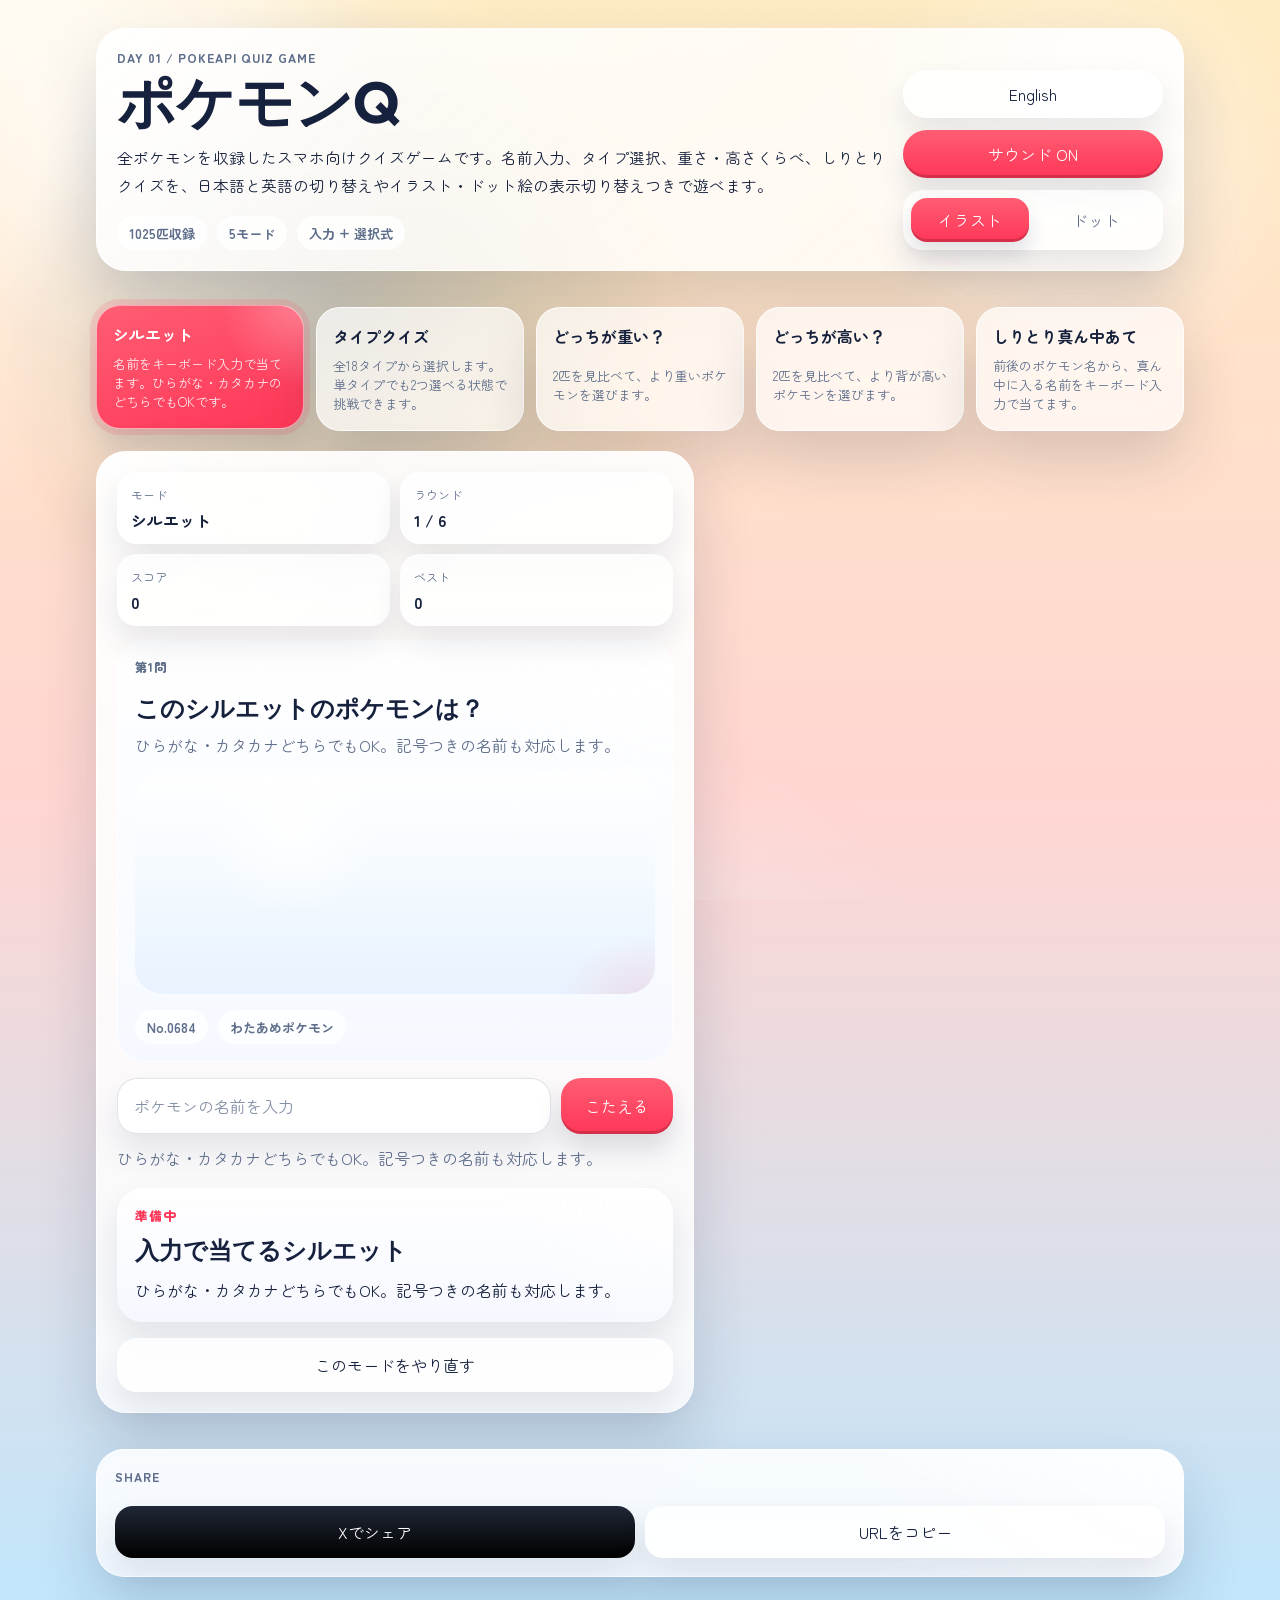
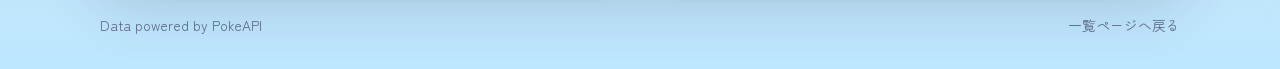
==== commit 9306bf5c: "Rename day_01 app to PokemonQ" ====
--- a/day_01/index.html
+++ b/day_01/index.html
@@ -6,10 +6,10 @@
       name="viewport"
       content="width=device-width, initial-scale=1.0, viewport-fit=cover"
     />
-    <title>ポケモンクイズラボ</title>
+    <title>ポケモンQ</title>
     <meta
       name="description"
-      content="PokeAPI を使ったスマホ向けのポケモンクイズゲーム。シルエット、タイプ、重さ、高さ、しりとりの5モードで遊べます。"
+      content="PokeAPI を使ったスマホ向けのポケモンクイズゲーム。全ポケモン対応、日英切り替え対応で、シルエット、タイプ、重さ、高さ、しりとりの5モードを遊べます。"
     />
     <link rel="preconnect" href="https://fonts.googleapis.com" />
     <link rel="preconnect" href="https://fonts.gstatic.com" crossorigin />
@@ -27,20 +27,30 @@
     <main class="app-shell">
       <header class="hero-card">
         <div class="hero-copy">
-          <p class="eyebrow">Day 01 / PokeAPI Quiz Game</p>
-          <h1>ポケモンクイズラボ</h1>
-          <p class="hero-text">
-            文字入力で当てるクイズと、ロゴ感のあるタイプ選択、重さ・高さの見比べを
-            1画面で遊べるスマホ向けゲームです。イラスト表示とドット絵表示も切り替えられます。
+          <p class="eyebrow" id="hero-kicker">Day 01 / PokeAPI Quiz Game</p>
+          <h1 id="app-title">ポケモンQ</h1>
+          <p class="hero-text" id="hero-text">
+            全ポケモンを収録したスマホ向けクイズゲームです。名前入力、タイプ選択、
+            重さ・高さくらべ、しりとりクイズを、日本語と英語の切り替えや
+            イラスト・ドット絵の表示切り替えつきで遊べます。
           </p>
           <div class="hero-chips">
-            <span id="hero-count-chip">251匹収録</span>
-            <span>5モード</span>
-            <span>入力 + 選択式</span>
+            <span id="hero-count-chip">全ポケモン収録</span>
+            <span id="hero-mode-chip">5モード</span>
+            <span id="hero-style-chip">入力 + 選択式</span>
           </div>
         </div>
 
         <div class="hero-actions">
+          <button
+            id="language-toggle"
+            class="language-toggle"
+            type="button"
+            aria-label="言語を切り替える"
+          >
+            English
+          </button>
+
           <button
             id="sound-toggle"
             class="sound-toggle"
@@ -81,19 +91,19 @@
       <section class="game-card">
         <div class="status-grid">
           <article class="status-pill">
-            <span>モード</span>
+            <span id="status-label-mode">モード</span>
             <strong id="status-mode">準備中</strong>
           </article>
           <article class="status-pill">
-            <span>ラウンド</span>
+            <span id="status-label-round">ラウンド</span>
             <strong id="status-round">0 / 0</strong>
           </article>
           <article class="status-pill">
-            <span>スコア</span>
+            <span id="status-label-score">スコア</span>
             <strong id="status-score">0</strong>
           </article>
           <article class="status-pill">
-            <span>ベスト</span>
+            <span id="status-label-best">ベスト</span>
             <strong id="status-best">0</strong>
           </article>
         </div>
@@ -104,7 +114,7 @@
             <p class="eyebrow">Loading</p>
             <h2>ポケモン図鑑を準備しています</h2>
             <p>
-              PokeAPI 由来のデータを読み込んで、すぐ遊べる状態にしています。
+              PokeAPI 由来の全ポケモンデータを読み込んで、すぐ遊べる状態にしています。
             </p>
           </section>
         </div>
@@ -113,9 +123,9 @@
 
         <section class="feedback-panel" id="feedback-panel" aria-live="polite">
           <p class="feedback-kicker">準備中</p>
-          <h2 class="feedback-title">クイズをロードしています</h2>
+          <h2 class="feedback-title">ポケモン図鑑を準備しています</h2>
           <p class="feedback-text">
-            画像と問題データの用意が終わると、最初のラウンドが始まります。
+            PokeAPI 由来の全ポケモンデータを読み込んで、すぐ遊べる状態にしています。
           </p>
         </section>
 
@@ -130,29 +140,21 @@
       </section>
 
       <section class="share-panel">
-        <p class="eyebrow">Share</p>
+        <p class="eyebrow" id="share-heading">Share</p>
         <div class="share-row">
           <button class="share-button" id="share-x" type="button">Xでシェア</button>
-          <button class="share-button" id="share-instagram" type="button">
-            Instagramでシェア
-          </button>
           <button class="share-button" id="share-copy" type="button">
             URLをコピー
           </button>
         </div>
-        <p class="share-note" id="share-note">
-          Instagram はモバイルの共有シート経由で共有できます。
-        </p>
       </section>
-
-      <section class="mode-guide" id="mode-guide"></section>
 
       <footer class="source-note">
         <p>
           Data powered by
           <a href="https://pokeapi.co/" target="_blank" rel="noreferrer">PokeAPI</a>
         </p>
-        <p><a href="../">一覧ページへ戻る</a></p>
+        <p><a id="back-link" href="../">一覧ページへ戻る</a></p>
       </footer>
     </main>
 
--- a/day_01/styles.css
+++ b/day_01/styles.css
@@ -152,7 +152,6 @@
 
 .hero-card,
 .game-card,
-.guide-card,
 .share-panel,
 .mode-button {
   backdrop-filter: blur(14px);
@@ -245,6 +244,7 @@
   gap: 12px;
 }
 
+.language-toggle,
 .sound-toggle,
 .share-button,
 .submit-button,
@@ -261,11 +261,24 @@
     opacity 160ms ease;
 }
 
+.language-toggle,
 .sound-toggle {
   min-height: 48px;
   padding: 0 18px;
+  border-radius: 999px;
+}
+
+.language-toggle {
   border: none;
-  border-radius: 999px;
+  color: var(--text);
+  background: rgba(255, 255, 255, 0.86);
+  box-shadow: var(--shadow-soft);
+}
+
+.sound-toggle {
+  border: none;
+  padding: 0 18px;
+  border: none;
   color: white;
   background: linear-gradient(180deg, var(--mode-accent) 0%, var(--mode-accent-strong) 100%);
   box-shadow:
@@ -575,8 +588,7 @@
 }
 
 .input-note,
-.picker-summary p,
-.share-note {
+.picker-summary p {
   margin: 0;
   color: var(--muted);
   line-height: 1.6;
@@ -806,7 +818,7 @@
 
 .share-row {
   display: grid;
-  grid-template-columns: repeat(3, minmax(0, 1fr));
+  grid-template-columns: repeat(2, minmax(0, 1fr));
   gap: 10px;
 }
 
@@ -823,49 +835,6 @@
 .share-button:first-child {
   color: white;
   background: linear-gradient(180deg, #202737 0%, #000000 100%);
-}
-
-.share-button:nth-child(2) {
-  color: white;
-  background: linear-gradient(180deg, #ff8a00 0%, #d62976 55%, #4f5bd5 100%);
-}
-
-.mode-guide {
-  display: grid;
-  gap: 12px;
-  margin-top: 16px;
-}
-
-.guide-card {
-  padding: 16px;
-  border-radius: 24px;
-  background:
-    radial-gradient(circle at top right, rgba(255, 255, 255, 0.82), transparent 26%),
-    linear-gradient(180deg, rgba(255, 255, 255, 0.86), rgba(250, 252, 255, 0.84));
-}
-
-.guide-card.is-active {
-  box-shadow:
-    0 22px 34px rgba(19, 28, 60, 0.12),
-    0 0 0 5px var(--mode-accent-soft);
-}
-
-.guide-card h3 {
-  margin: 0;
-  font-size: 1.08rem;
-}
-
-.guide-card p {
-  margin: 10px 0 0;
-  color: var(--muted);
-  line-height: 1.65;
-}
-
-.guide-meta {
-  display: flex;
-  flex-wrap: wrap;
-  gap: 8px;
-  margin-top: 12px;
 }
 
 .source-note {
@@ -1048,7 +1017,6 @@
 body[data-visual="pixel"] .hero-card,
 body[data-visual="pixel"] .game-card,
 body[data-visual="pixel"] .share-panel,
-body[data-visual="pixel"] .guide-card,
 body[data-visual="pixel"] .mode-button,
 body[data-visual="pixel"] .question-stage,
 body[data-visual="pixel"] .feedback-panel,
@@ -1064,6 +1032,7 @@
 
 body[data-visual="pixel"] .visual-frame,
 body[data-visual="pixel"] .type-button,
+body[data-visual="pixel"] .language-toggle,
 body[data-visual="pixel"] .share-button,
 body[data-visual="pixel"] .sound-toggle,
 body[data-visual="pixel"] .submit-button,
@@ -1137,6 +1106,7 @@
 
 @media (hover: hover) and (pointer: fine) {
   .mode-button:hover,
+  .language-toggle:hover,
   .share-button:hover,
   .sound-toggle:hover,
   .visual-button:hover,
@@ -1184,7 +1154,7 @@
   }
 
   .share-row {
-    grid-template-columns: repeat(3, minmax(180px, 1fr));
+    grid-template-columns: repeat(2, minmax(180px, 1fr));
   }
 
   .type-picker-grid {
@@ -1196,7 +1166,4 @@
     padding: 20px;
   }
 
-  .mode-guide {
-    margin-top: 0;
-  }
-}
+}
